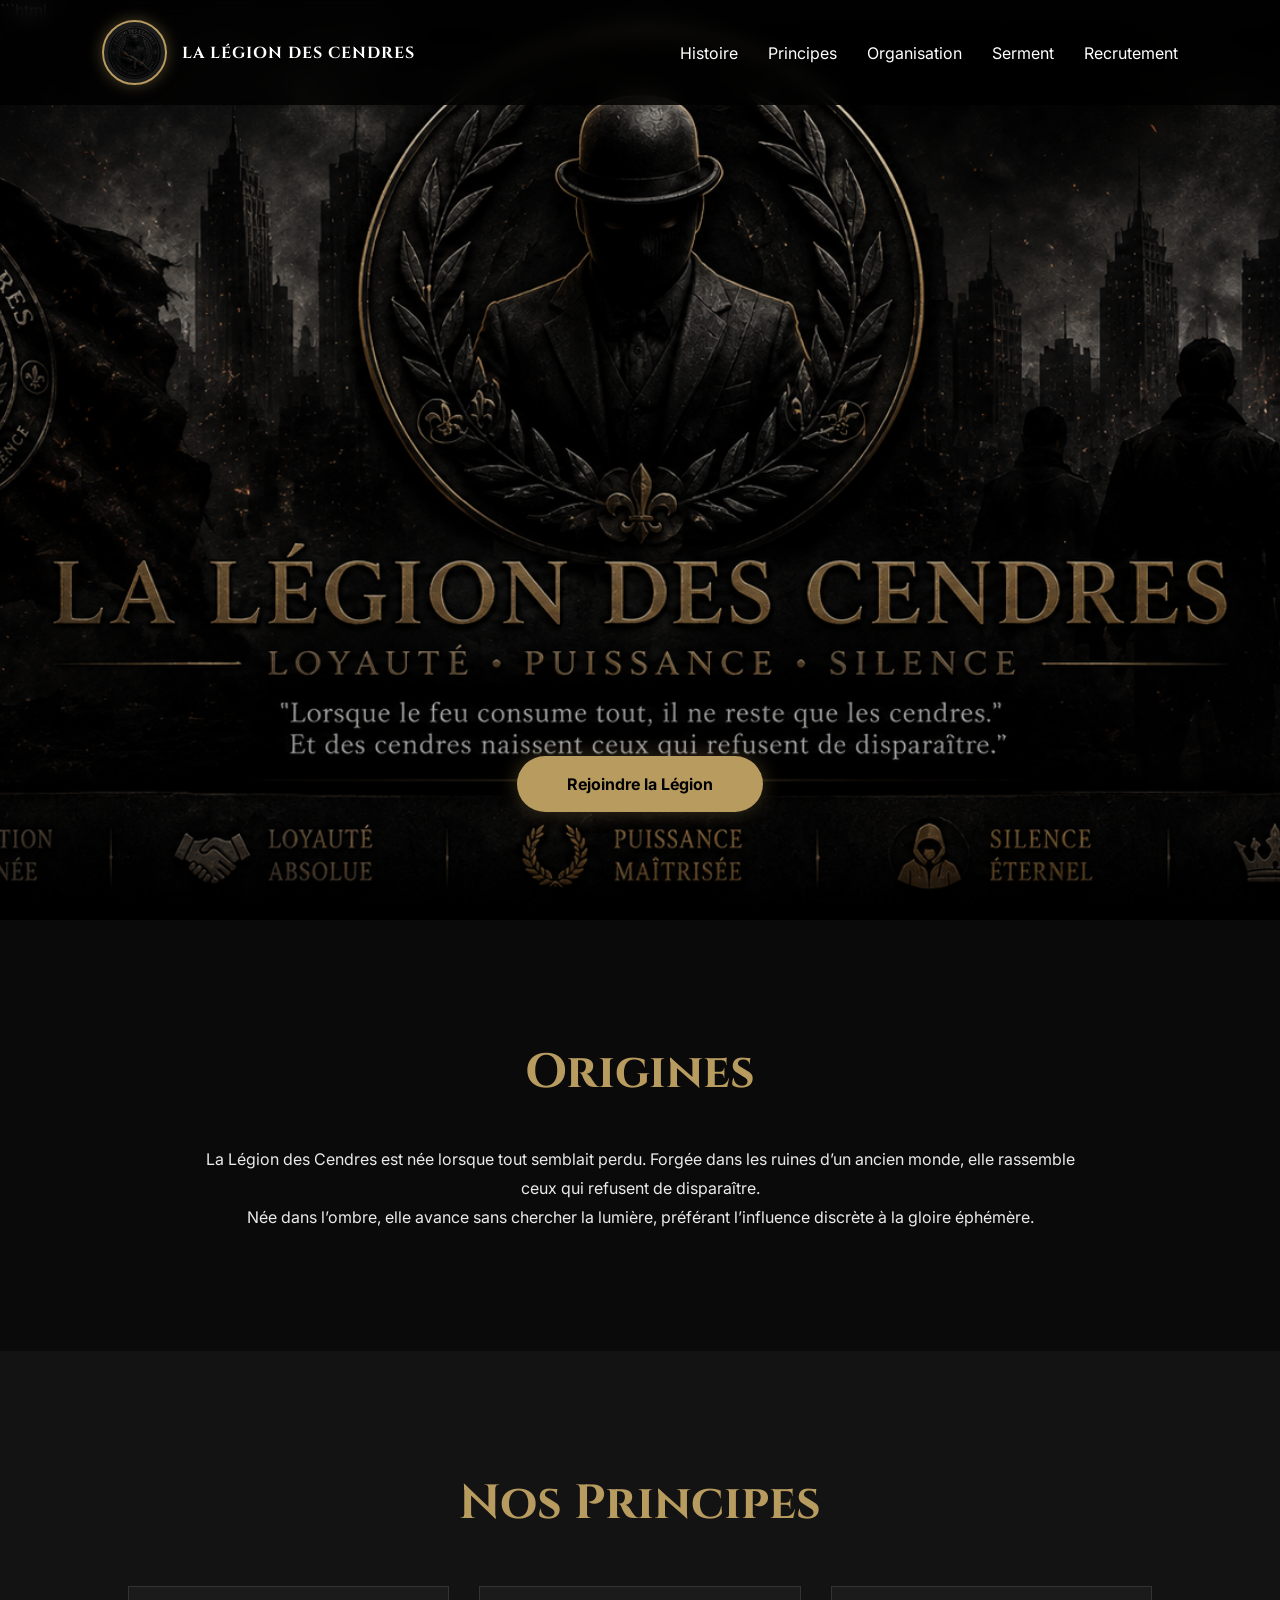
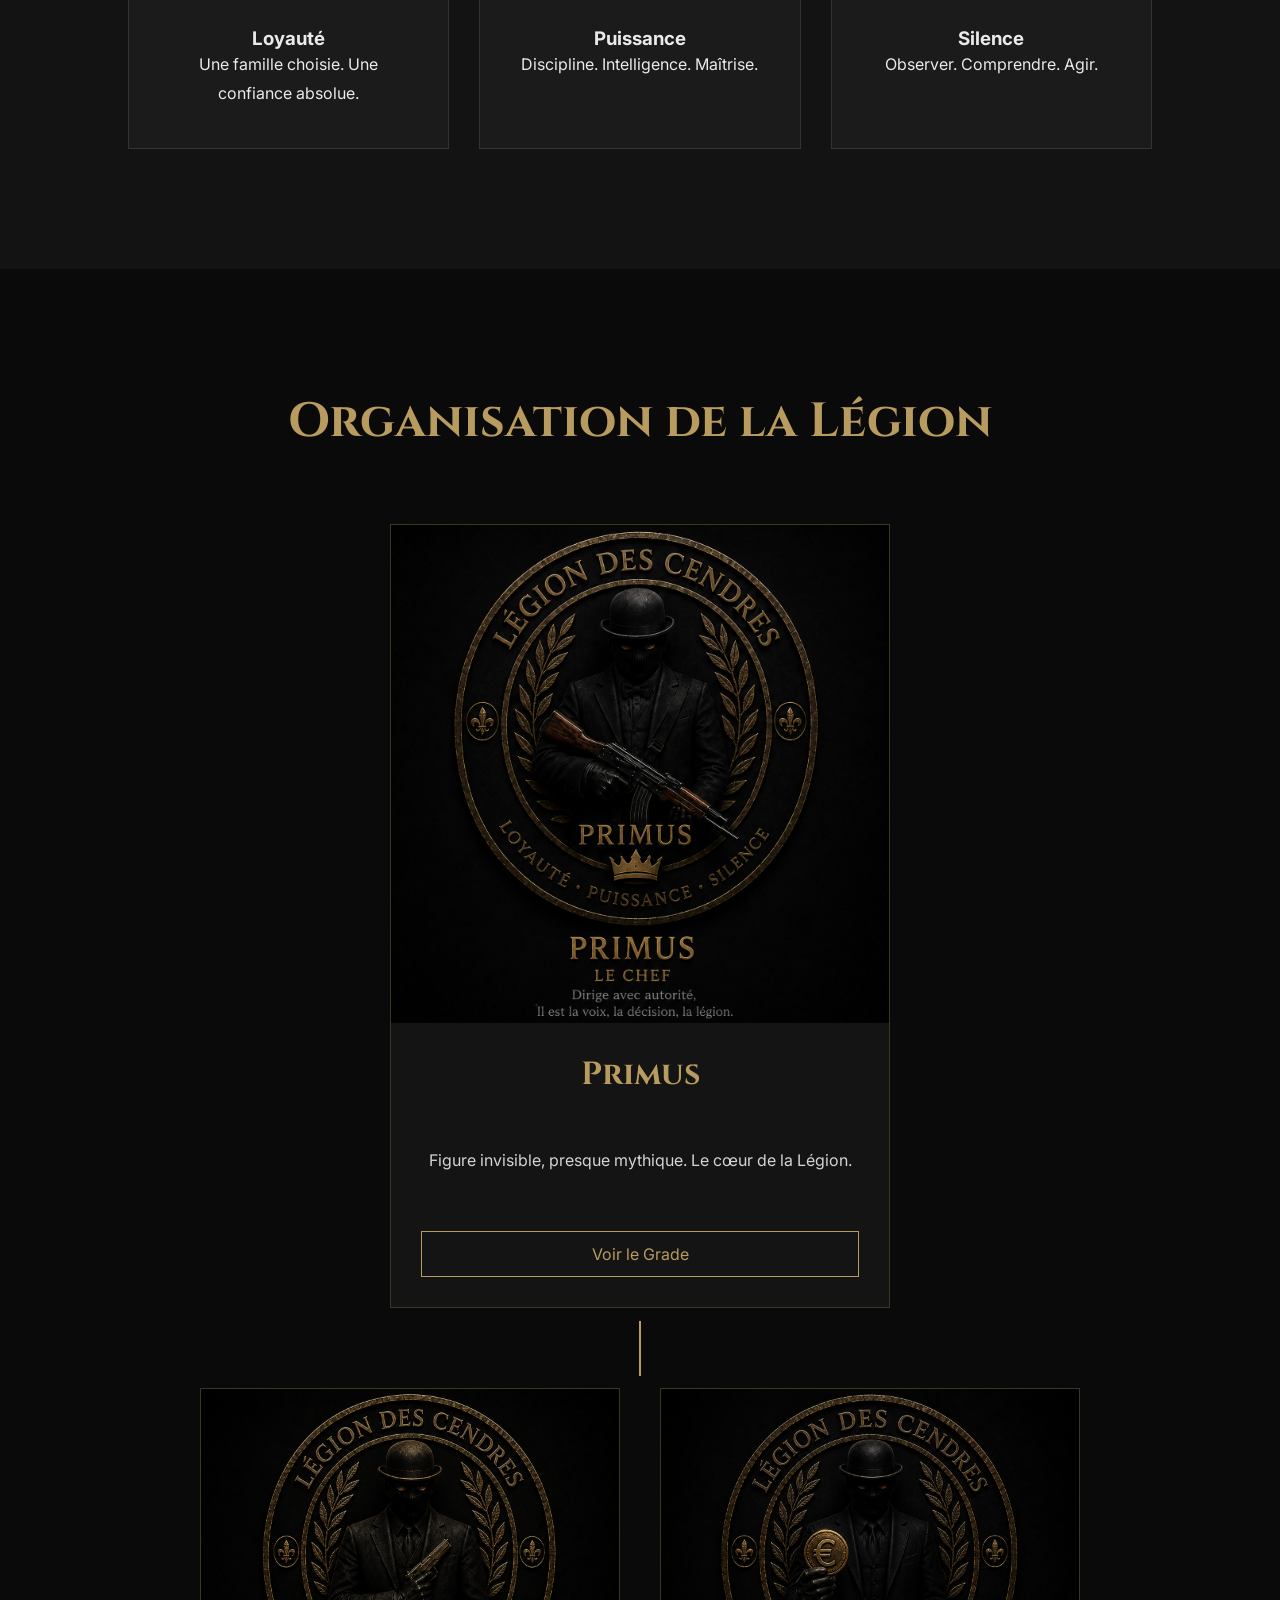
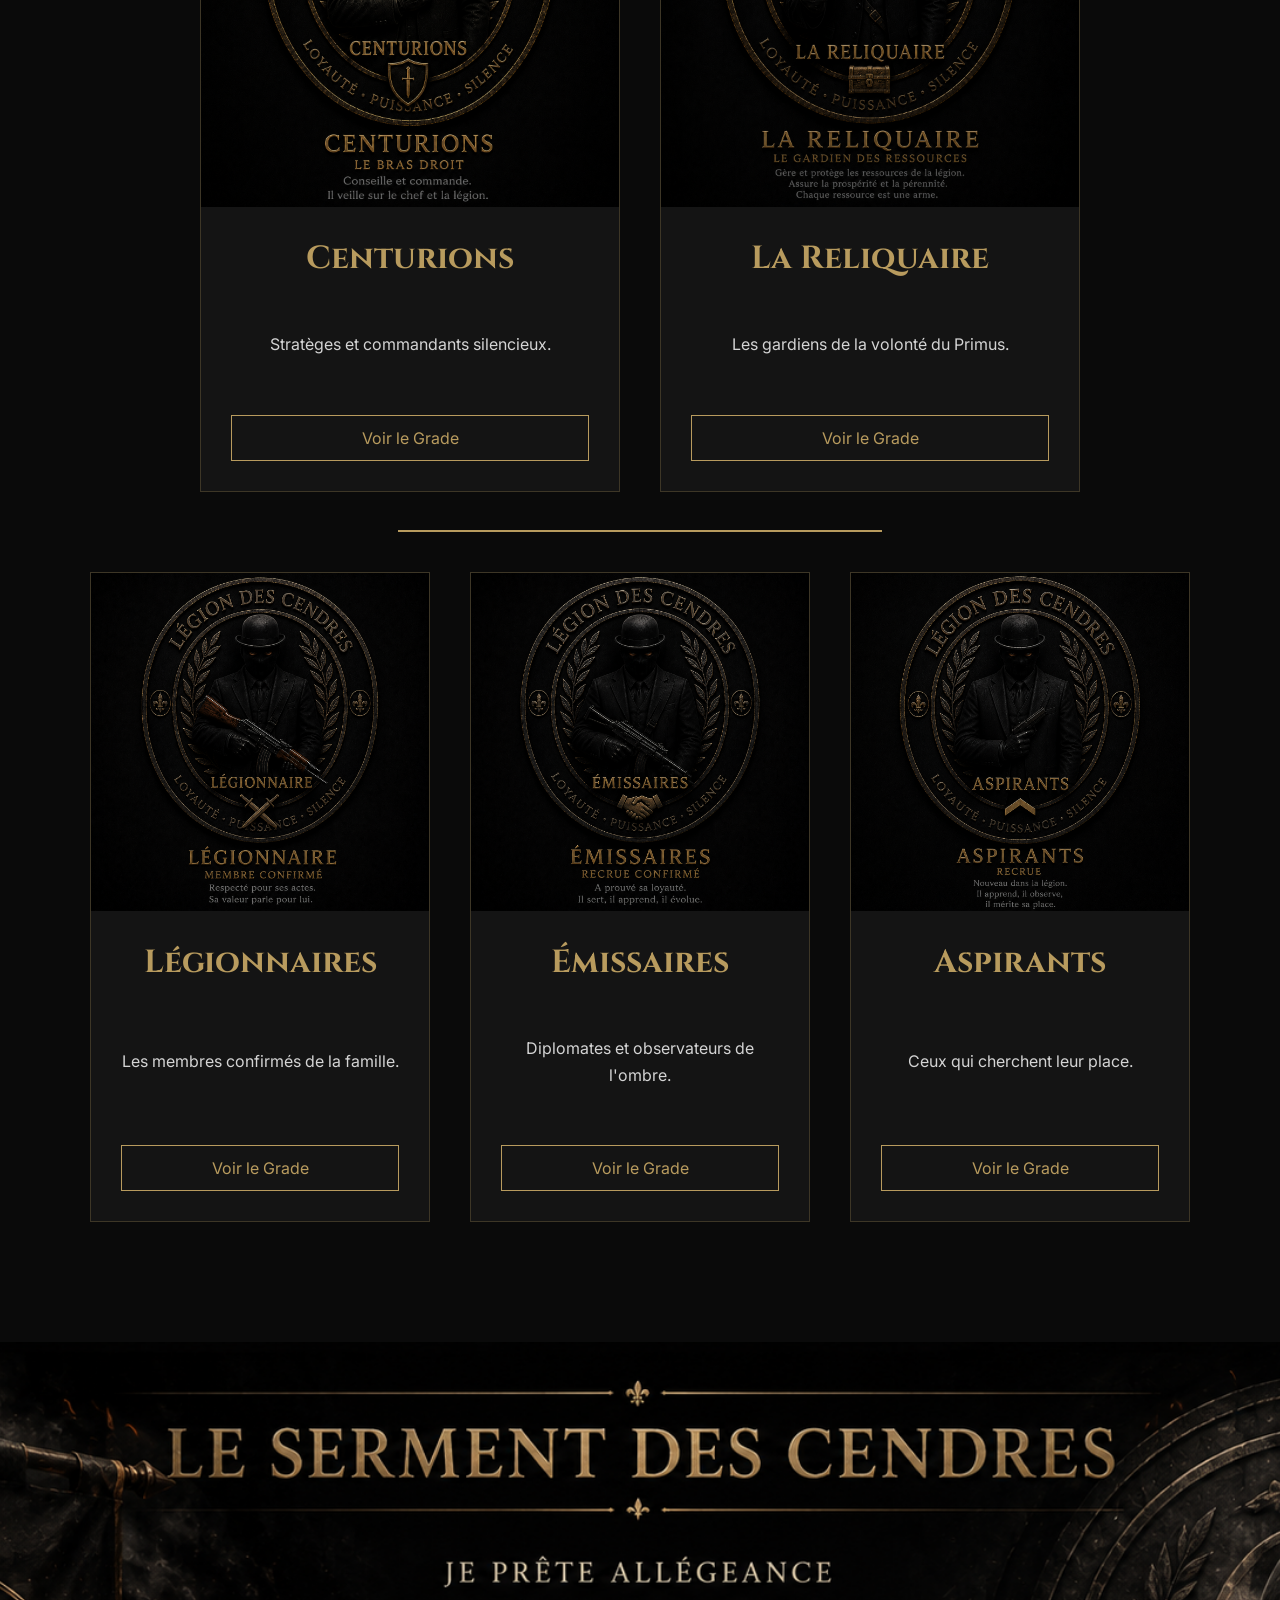
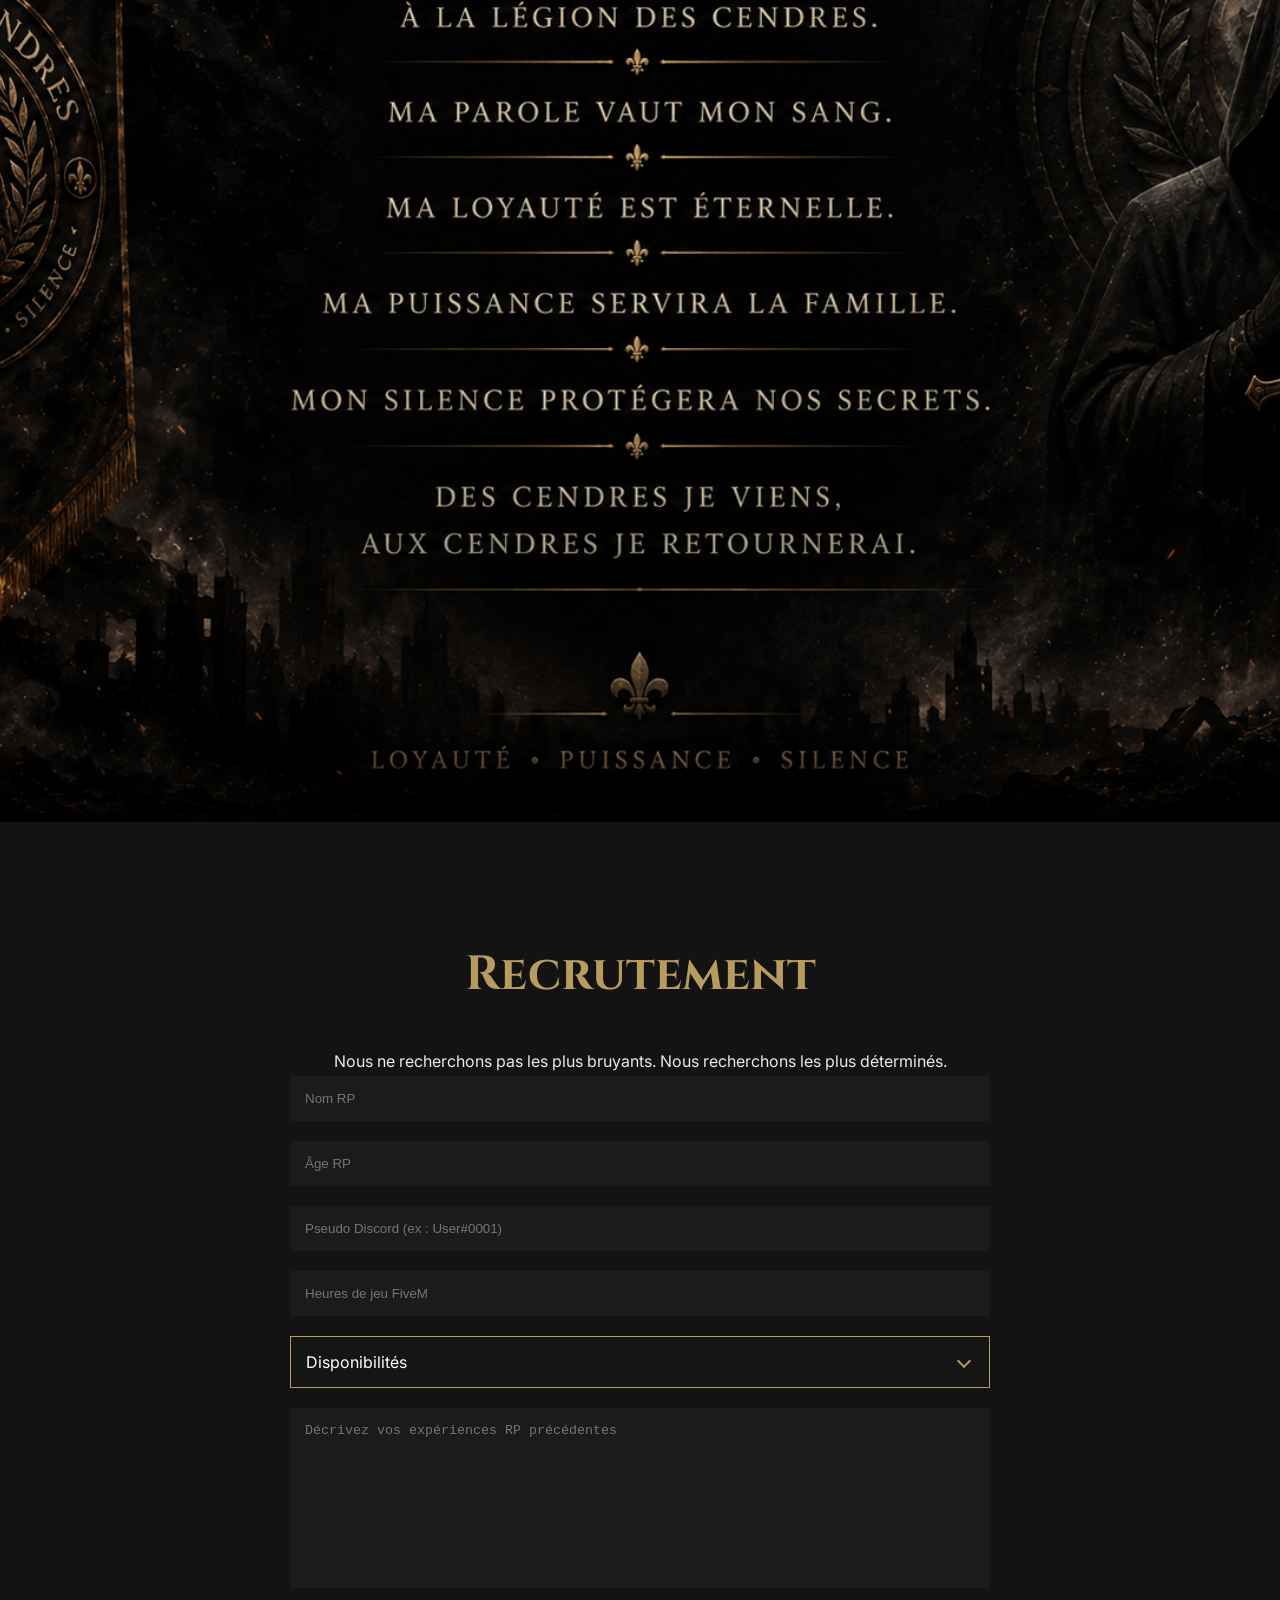
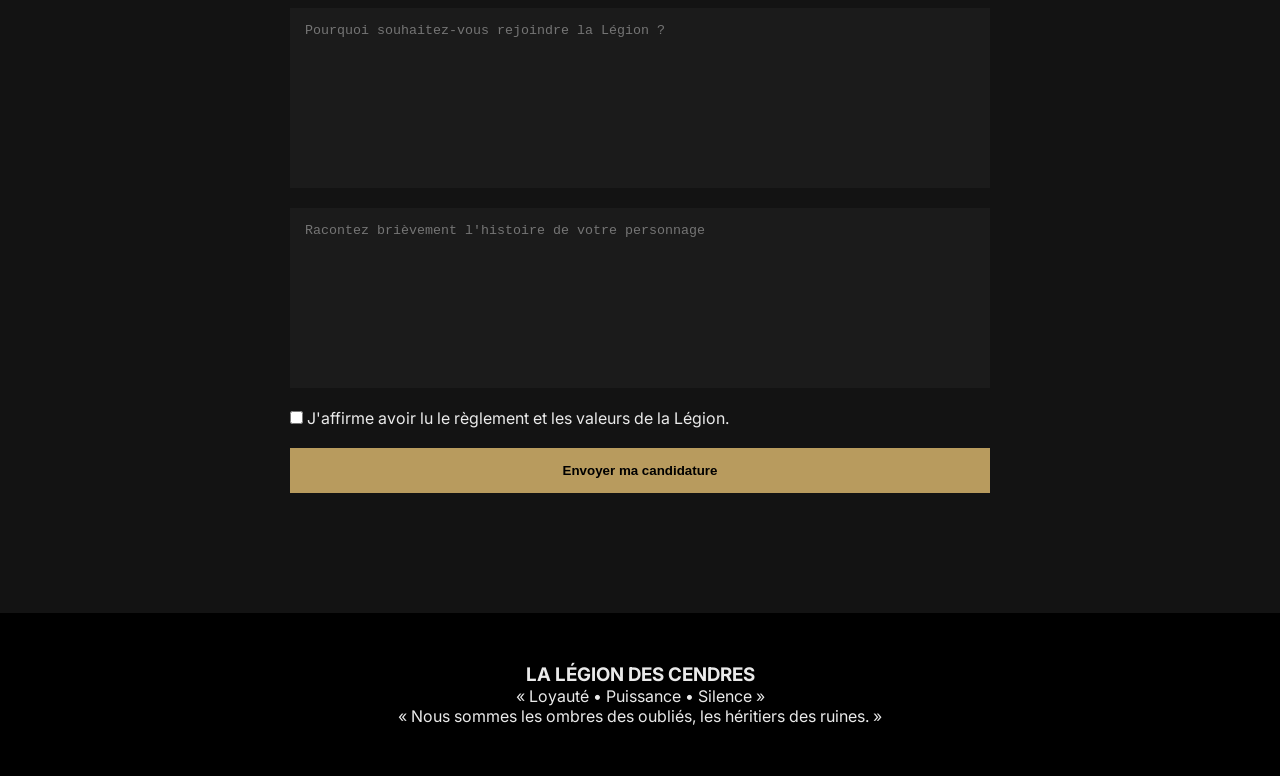
==== index.html @ bfe93949 "Version initiale" ====
```html
<!DOCTYPE html>
<html lang="fr">
<head>
    <meta charset="UTF-8">
    <meta name="viewport" content="width=device-width, initial-scale=1.0">
    <title>La Légion des Cendres</title>
    <link rel="preconnect" href="https://fonts.googleapis.com">
    <link href="https://fonts.googleapis.com/css2?family=Cinzel:wght@400;600;700&family=Inter:wght@300;400;500;600&display=swap" rel="stylesheet">
    <link rel="stylesheet" href="style.css">
</head>
<div id="gradeModal" class="modal">

    <span class="close-modal" onclick="closeGrade()">
        &times;
    </span>

    <img id="modalImage" src="" alt="Grade">

</div>
<body>

<!-- ===================== -->
<!-- NAVBAR -->
<!-- ===================== -->

<header>
    <nav>
        <div class="logo">
            <img src="/assets/img/logo.png" alt="Logo Légion des Cendres">
            <span>LA LÉGION DES CENDRES</span>
        </div>
        <ul>
            <li><a href="#histoire">Histoire</a></li>
            <li><a href="#principes">Principes</a></li>
            <li><a href="#organisation">Organisation</a></li>
            <li><a href="#serment">Serment</a></li>
            <li><a href="#recrutement">Recrutement</a></li>
        </ul>
    </nav>
</header>

<!-- ===================== -->
<!-- HERO -->
<!-- ===================== -->

<section class="hero">
    <a href="#recrutement" class="btn hero-btn">
        Rejoindre la Légion
    </a>
</section>

<!-- ===================== -->
<!-- HISTOIRE -->
<!-- ===================== -->

<section id="histoire" class="section reveal">
    <h2>Origines</h2>
    <p>
        La Légion des Cendres est née lorsque tout semblait perdu.
        Forgée dans les ruines d’un ancien monde, elle rassemble
        ceux qui refusent de disparaître.
    </p>
    <p>
        Née dans l’ombre, elle avance sans chercher la lumière,
        préférant l’influence discrète à la gloire éphémère.
    </p>
</section>

<!-- ===================== -->
<!-- PRINCIPES -->
<!-- ===================== -->

<section id="principes" class="section dark reveal">
    <h2>Nos Principes</h2>
    <div class="cards">
        <div class="card">
            <h3>Loyauté</h3>
            <p>
                Une famille choisie.
                Une confiance absolue.
            </p>
        </div>
        <div class="card">
            <h3>Puissance</h3>
            <p>
                Discipline.
                Intelligence.
                Maîtrise.
            </p>
        </div>

        <div class="card">
            <h3>Silence</h3>
            <p>
                Observer.
                Comprendre.
                Agir.
            </p>
        </div>
    </div>
</section>

<!-- ===================== -->
<!-- ORGANISATION -->
<!-- ===================== -->

<section id="organisation" class="section reveal">
    <h2>Organisation de la Légion</h2>
    <div class="hierarchy">
        <!-- PRIMUS -->
        <div class="level level-1">
            <div class="grade-card">
                <img src="/assets/img/grades/primus.png" alt="Primus">
                <div class="grade-content">
                    <h3>Primus</h3>
                    <p>
                        Figure invisible, presque mythique.
                        Le cœur de la Légion.
                    </p>
                    <a href="#organisation" class="grade-btn"
                        onclick="openGrade('/assets/img/grades/primus.png')">
                        Voir le Grade
                    </a>
                </div>
            </div>
        </div>
        <!-- CENTURIONS + CONSEILLERS -->
        <div class="level level-2">
            <div class="grade-card">
                <img src="/assets/img/grades/centurion.png" alt="Centurions">
                <div class="grade-content">
                    <h3>Centurions</h3>
                    <p>
                        Stratèges et commandants silencieux.
                    </p>
                    <a href="#organisation" class="grade-btn"
                        onclick="openGrade('/assets/img/grades/centurion.png')">
                        Voir le Grade
                    </a>
                </div>
            </div>
            <div class="grade-card">
                <img src="/assets/img/grades/reliquaire.png" alt="Reliquaire">
                <div class="grade-content">
                    <h3>La Reliquaire</h3>
                    <p>
                        Les gardiens de la volonté du Primus.
                    </p>
                    <a href="#organisation" class="grade-btn"
                        onclick="openGrade('/assets/img/grades/reliquaire.png')">
                        Voir le Grade
                    </a>
                </div>
            </div>
        </div>

        <!-- BAS DE PYRAMIDE -->
        <div class="level level-3">
            <div class="grade-card">
                <img src="/assets/img/grades/legionnaire.png" alt="Légionnaires">
                <div class="grade-content">
                    <h3>Légionnaires</h3>
                    <p>
                        Les membres confirmés de la famille.
                    </p>
                    <a href="#organisation" class="grade-btn"
                        onclick="openGrade('/assets/img/grades/legionnaire.png')">
                        Voir le Grade
                    </a>
                </div>
            </div>
            <div class="grade-card">
                <img src="/assets/img/grades/emissaire.png" alt="Émissaires">
                <div class="grade-content">
                    <h3>Émissaires</h3>
                    <p>
                        Diplomates et observateurs de l'ombre.
                    </p>
                    <a href="#organisation" class="grade-btn"
                        onclick="openGrade('/assets/img/grades/emissaire.png')">
                        Voir le Grade
                    </a>
                </div>
            </div>
            <div class="grade-card">
                <img src="/assets/img/grades/aspirant.png" alt="Aspirants">
                <div class="grade-content">
                    <h3>Aspirants</h3>
                    <p>
                        Ceux qui cherchent leur place.
                    </p>
                    <a href="#organisation" class="grade-btn"
                        onclick="openGrade('/assets/img/grades/aspirant.png')">
                        Voir le Grade
                    </a>
                </div>
            </div>
        </div>
    </div>
</section>

<!-- ===================== -->
<!-- SERMENT -->
<!-- ===================== -->

<section id="serment" class="serment reveal"></section>

<!-- ===================== -->
<!-- RECRUTEMENT -->
<!-- ===================== -->

<section id="recrutement" class="section dark reveal">
    <h2>Recrutement</h2>
    <p>
        Nous ne recherchons pas les plus bruyants.
        Nous recherchons les plus déterminés.
    </p>
    <form id="recrutementForm">
        <input type="text" id="nomrp" placeholder="Nom RP" required>
        <input type="number" id="agerp" placeholder="Âge RP" required>
        <input type="text" id="discord" placeholder="Pseudo Discord (ex : User#0001)" required>
        <input type="number" id="heures" placeholder="Heures de jeu FiveM" required>
        <div class="custom-select">
            <div class="selected">
                Disponibilités
            </div>
            <div class="options">
                <div data-value="faibles">Faibles</div>
                <div data-value="moyennes">Moyennes</div>
                <div data-value="elevees">Élevées</div>
            </div>
            <input type="hidden" name="disponibilites" id="disponibilites">
        </div>
        <textarea id="experience"
            placeholder="Décrivez vos expériences RP précédentes"
            required></textarea>
        <textarea id="motivations"
            placeholder="Pourquoi souhaitez-vous rejoindre la Légion ?"
            required></textarea>
        <textarea id="histoire"
            placeholder="Racontez brièvement l'histoire de votre personnage"
            required></textarea>
        <label class="checkbox">
            <input type="checkbox" id="reglement" required>
            J'affirme avoir lu le règlement et les valeurs de la Légion.
        </label>
        <button type="submit">
            Envoyer ma candidature
        </button>
    </form>
</section>

<!-- ===================== -->
<!-- FOOTER -->
<!-- ===================== -->

<footer>
    <h3>LA LÉGION DES CENDRES</h3>
    <p>
        « Loyauté • Puissance • Silence »
    </p>
    <p>
        « Nous sommes les ombres des oubliés,
        les héritiers des ruines. »
    </p>
</footer>

<script src="script.js"></script>

</body>
</html>
---- style.css ----
*{
    margin:0;
    padding:0;
    box-sizing:border-box;
    scroll-behavior:smooth;
}

body{
    font-family:'Inter',sans-serif;
    background:#0a0a0a;
    color:#eaeaea;
    overflow-x:hidden;
    user-select:none;
    -webkit-user-select:none;
    -moz-user-select:none;
    -ms-user-select:none;
}

nav{
    position:fixed;
    width:100%;
    top:0;
    left:0;
    display:flex;
    justify-content:space-between;
    align-items:center;
    padding:20px 8%;
    background:rgba(0,0,0,.8);
    backdrop-filter:blur(10px);
    z-index:1000;
}

.logo{
    display:flex;
    align-items:center;
    gap:15px;
}

.logo span{
    font-family:'Cinzel',serif;
    font-weight:700;
    color:#fff;
    letter-spacing:1px;
}

.logo img{
    width:65px;
    height:65px;
    border-radius:50%;
    object-fit:cover;
    padding:4px;
    background:radial-gradient(circle,#2b2b2b 0%,#151515 100%);
    border:2px solid #b89b5e;
    box-shadow:0 0 15px rgba(184,155,94,.4);
    transition:.3s;
}

.logo img:hover{
    transform:scale(1.08);
    box-shadow:0 0 15px rgba(184,155,94,.6),0 0 30px rgba(184,155,94,.3);
}

nav ul{
    display:flex;
    list-style:none;
    gap:30px;
}

nav a{
    text-decoration:none;
    color:white;
    transition:.3s;
}

nav a:hover{
    color:#b89b5e;
}

.hero{
    position:relative;
    height:100vh;
    background:
    linear-gradient(rgba(0,0,0,.15),rgba(0,0,0,.35)),
    url("/assets/img/baniere.png");
    background-size:cover;
    background-position:center;
    background-repeat:no-repeat;
}

.hero-btn{
    position:absolute;
    left:50%;
    bottom:12%;
    transform:translateX(-50%);
}

.btn{
    padding:18px 50px;
    background:#b89b5e;
    color:#000;
    text-decoration:none;
    font-weight:700;
    font-size:1rem;
    border-radius:50px;
    box-shadow:0 0 20px rgba(184,155,94,.3);
    transition:.3s ease;
}

.btn:hover{
    box-shadow:0 0 30px rgba(184,155,94,.6);
}

.section{
    padding:120px 10%;
}

.dark{
    background:#131313;
}

.section h2{
    font-family:'Cinzel',serif;
    font-size:3rem;
    margin-bottom:40px;
    color:#b89b5e;
    text-align:center;
}

.section p{
    line-height:1.8;
    max-width:900px;
    margin:auto;
    text-align:center;
}

.cards{
    display:grid;
    grid-template-columns:repeat(auto-fit,minmax(250px,1fr));
    gap:30px;
    margin-top:50px;
}

.card{
    background:#1b1b1b;
    padding:40px;
    border:1px solid #333;
    text-align:center;
    transition:.4s;
}

.card:hover{
    transform:translateY(-10px);
    border-color:#b89b5e;
}

/* Organisation */

.hierarchy{
    display:flex;
    flex-direction:column;
    align-items:center;
    gap:80px;
    margin-top:70px;
}

.level{
    display:flex;
    justify-content:center;
    align-items:stretch;
    gap:40px;
    position:relative;
}

.level-1::after{
    content:"";
    position:absolute;
    width:2px;
    height:55px;
    background:#b89b5e;
    left:50%;
    bottom:-68px;
    transform:translateX(-50%);
}

.level-2::after{
    content:"";
    position:absolute;
    width:55%;
    height:2px;
    background:#b89b5e;
    bottom:-40px;
    left:22.5%;
}

.level-1 .grade-card{
    width:500px;
}

.level-2 .grade-card{
    width:420px;
}

.level-3 .grade-card{
    width:340px;
}

.grade-card{
    background:#141414;
    border:1px solid rgba(184,155,94,.25);
    overflow:hidden;
    transition:.4s ease;

    display:flex;
    flex-direction:column;

    min-height:650px;
}

.grade-card:hover{
    transform:translateY(-10px);
    border-color:#b89b5e;

    box-shadow:
        0 0 20px rgba(184,155,94,.15),
        0 0 40px rgba(184,155,94,.08);
}

.grade-card img{
    width:100%;
    height:auto;
    display:block;
    transition:.5s;
}

.grade-card:hover img{
    transform:scale(1.05);
}

.grade-content{
    padding:30px;

    display:flex;
    flex-direction:column;

    flex:1;

    text-align:center;
}

.grade-content h3{
    font-family:'Cinzel',serif;
    color:#b89b5e;
    margin-bottom:20px;
    font-size:2rem;
}

.grade-content p{
    color:#d4d4d4;
    line-height:1.7;

    min-height:90px;

    display:flex;
    align-items:center;
    justify-content:center;

    margin-bottom:25px;
}

.grade-btn{
    display:inline-block;

    padding:12px 25px;

    border:1px solid #b89b5e;

    color:#b89b5e;
    text-decoration:none;

    transition:.3s;

    margin-top:auto;
}

.grade-btn:hover{
    background:#b89b5e;
    color:#000;
}

.serment{
    padding:540px 10%;
    text-align:center;
    background:url("/assets/img/serment.png");
    background-size:cover;
    background-position:center;
}

blockquote{
    max-width:900px;
    margin:auto;
    font-size:1.4rem;
    line-height:2;
    background:rgba(0,0,0,.6);
    padding:50px;
}

form{
    max-width:700px;
    margin:auto;
    display:flex;
    flex-direction:column;
    gap:20px;
}

input,textarea{
    padding:15px;
    background:#1b1b1b;
    border:none;
    color:white;
}

textarea{
    height:180px;
    resize:none;
}

.custom-select{
    position:relative;
    width:100%;
}
.selected{
    background:#151515;
    border:1px solid #b89b5e;
    padding:15px;
    color:white;
    cursor:pointer;
    position:relative;
}
.selected::after{
    content:"";
    position:absolute;
    top:50%;
    right:20px;

    width:8px;
    height:8px;

    border-right:2px solid #b89b5e;
    border-bottom:2px solid #b89b5e;

    transform:translateY(-60%) rotate(45deg);

    pointer-events:none;
}
.options{
    position:absolute;
    width:100%;
    top:100%;
    left:0;
    background:#111;
    border:1px solid #b89b5e;
    border-top:none;
    display:none;
    z-index:100;
}
.options div{
    padding:15px;
    color:white;
    cursor:pointer;
    transition:.2s;
}
.options div:hover{
    background:#b89b5e;
    color:black;
}
.options.active{
    display:block;
}

button{
    padding:15px;
    background:#b89b5e;
    border:none;
    cursor:pointer;
    font-weight:bold;
}

footer{
    padding:50px;
    text-align:center;
    background:black;
}

.reveal{
    opacity:0;
    transform:translateY(50px);
    transition:1s;
}

.reveal.active{
    opacity:1;
    transform:translateY(0);
}

/* ========================= */
/* MODAL GRADES */
/* ========================= */

.modal{
    position:fixed;
    inset:0;

    background:rgba(0,0,0,.85);

    display:flex;
    justify-content:center;
    align-items:center;

    opacity:0;
    visibility:hidden;

    transition:.3s;

    z-index:99999;
}

.modal.active{
    opacity:1;
    visibility:visible;
}

.modal img{
    max-width:90%;
    max-height:90vh;

    border:2px solid #b89b5e;

    box-shadow:
        0 0 20px rgba(184,155,94,.3),
        0 0 40px rgba(184,155,94,.15);

    border-radius:10px;
}

.close-modal{
    position:absolute;

    top:20px;
    right:30px;

    font-size:3rem;
    color:#fff;

    cursor:pointer;

    transition:.3s;
}

.close-modal:hover{
    color:#b89b5e;
}

@media(max-width:768px){

    nav{
        flex-direction:column;
        gap:20px;
    }

    nav ul{
        flex-wrap:wrap;
        justify-content:center;
    }

    .logo span{
        text-align:center;
        font-size:.9rem;
    }

    .section{
        padding:90px 6%;
    }

    .section h2{
        font-size:2.2rem;
    }

    .hero-btn{
        bottom:8%;
    }

    .level{
        flex-direction:column;
        align-items:center;
    }

    .level-1::after,
    .level-2::after{
        display:none;
    }

    .level-1 .grade-card,
    .level-2 .grade-card,
    .level-3 .grade-card{
        width:100%;
        max-width:450px;
    }
}
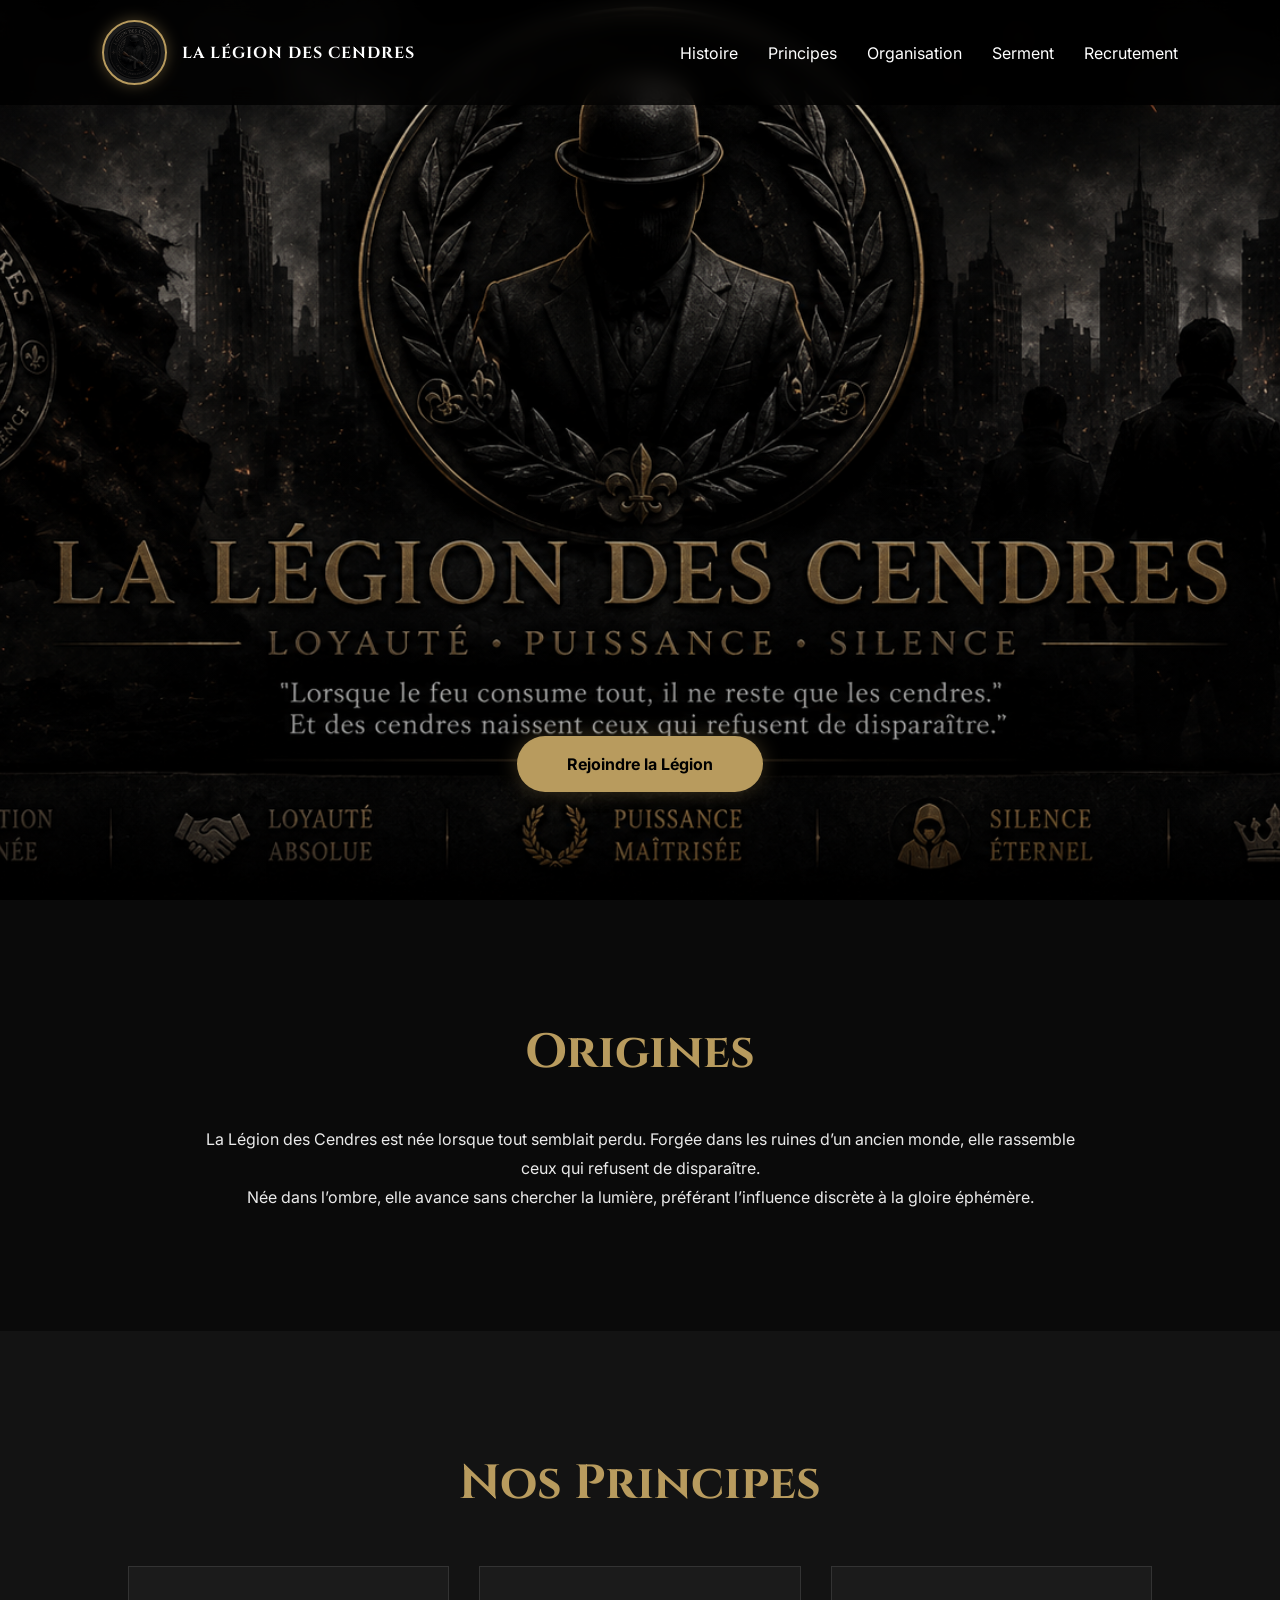
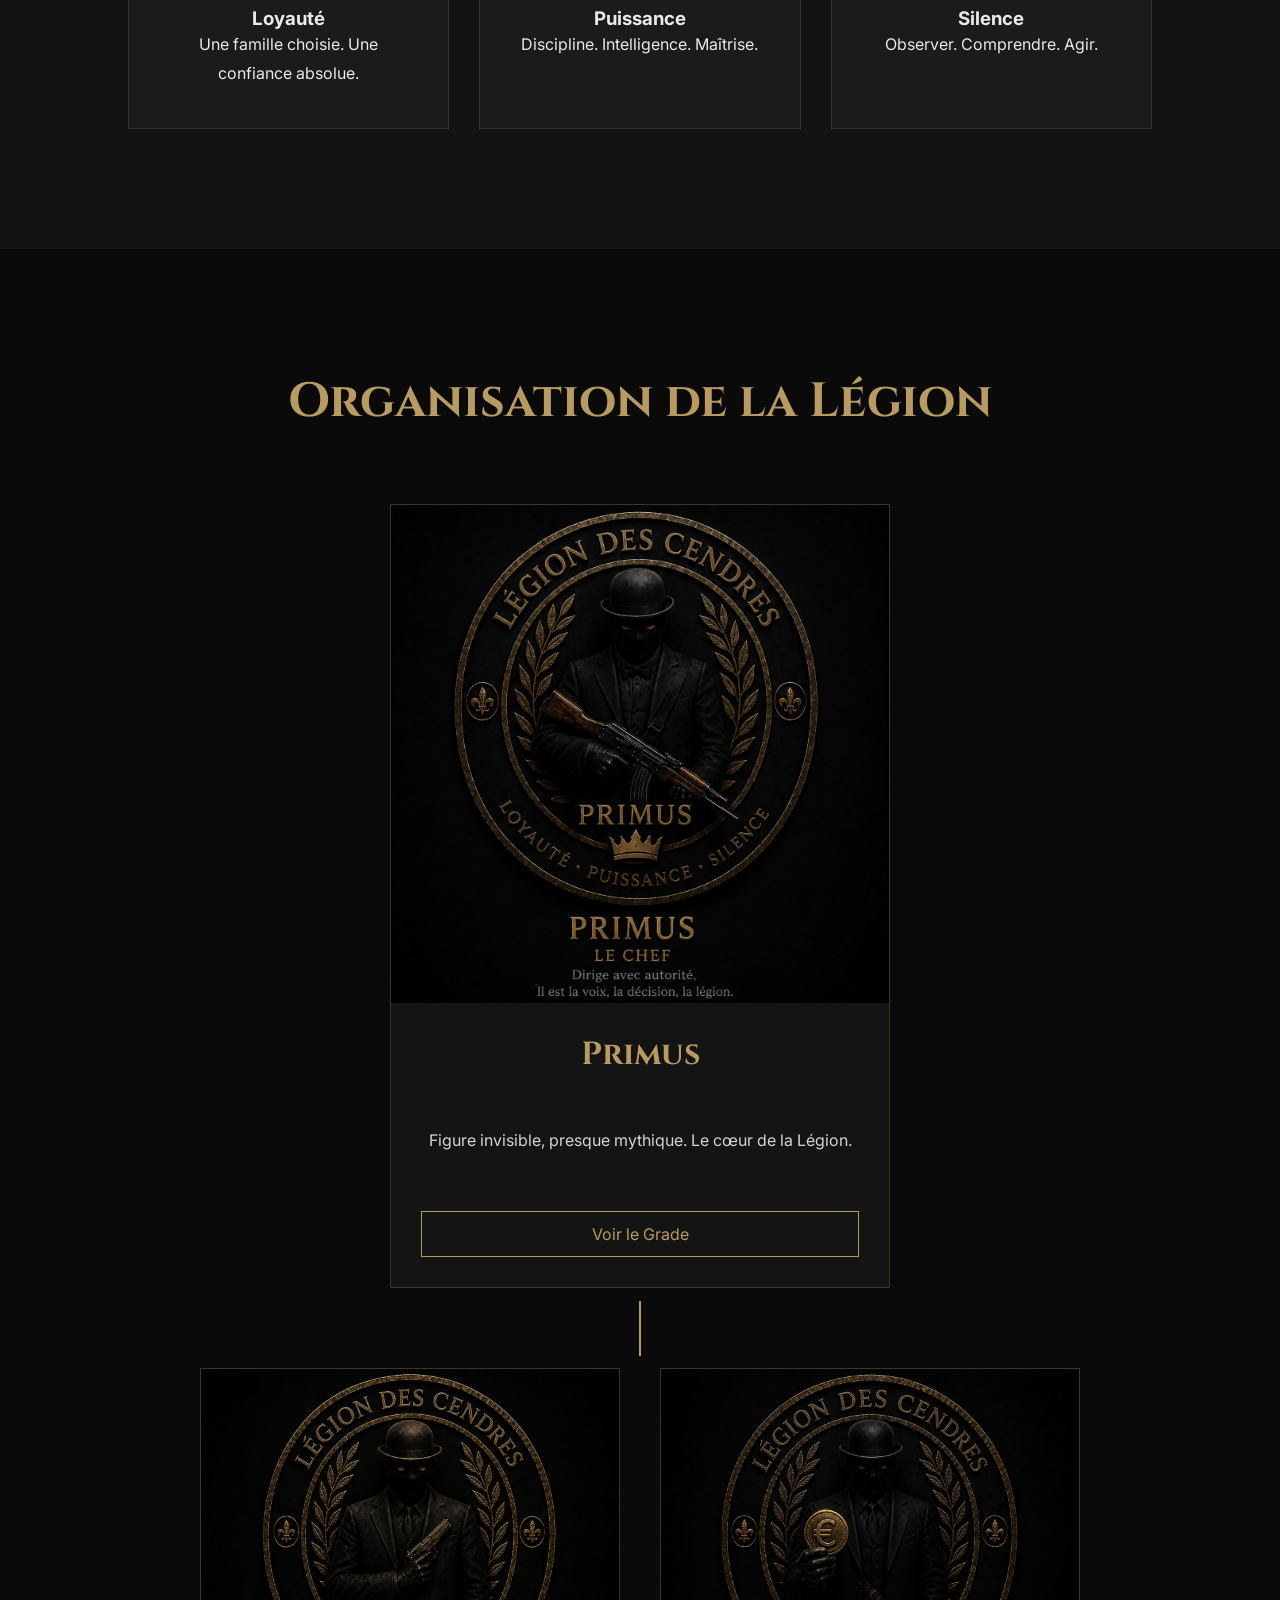
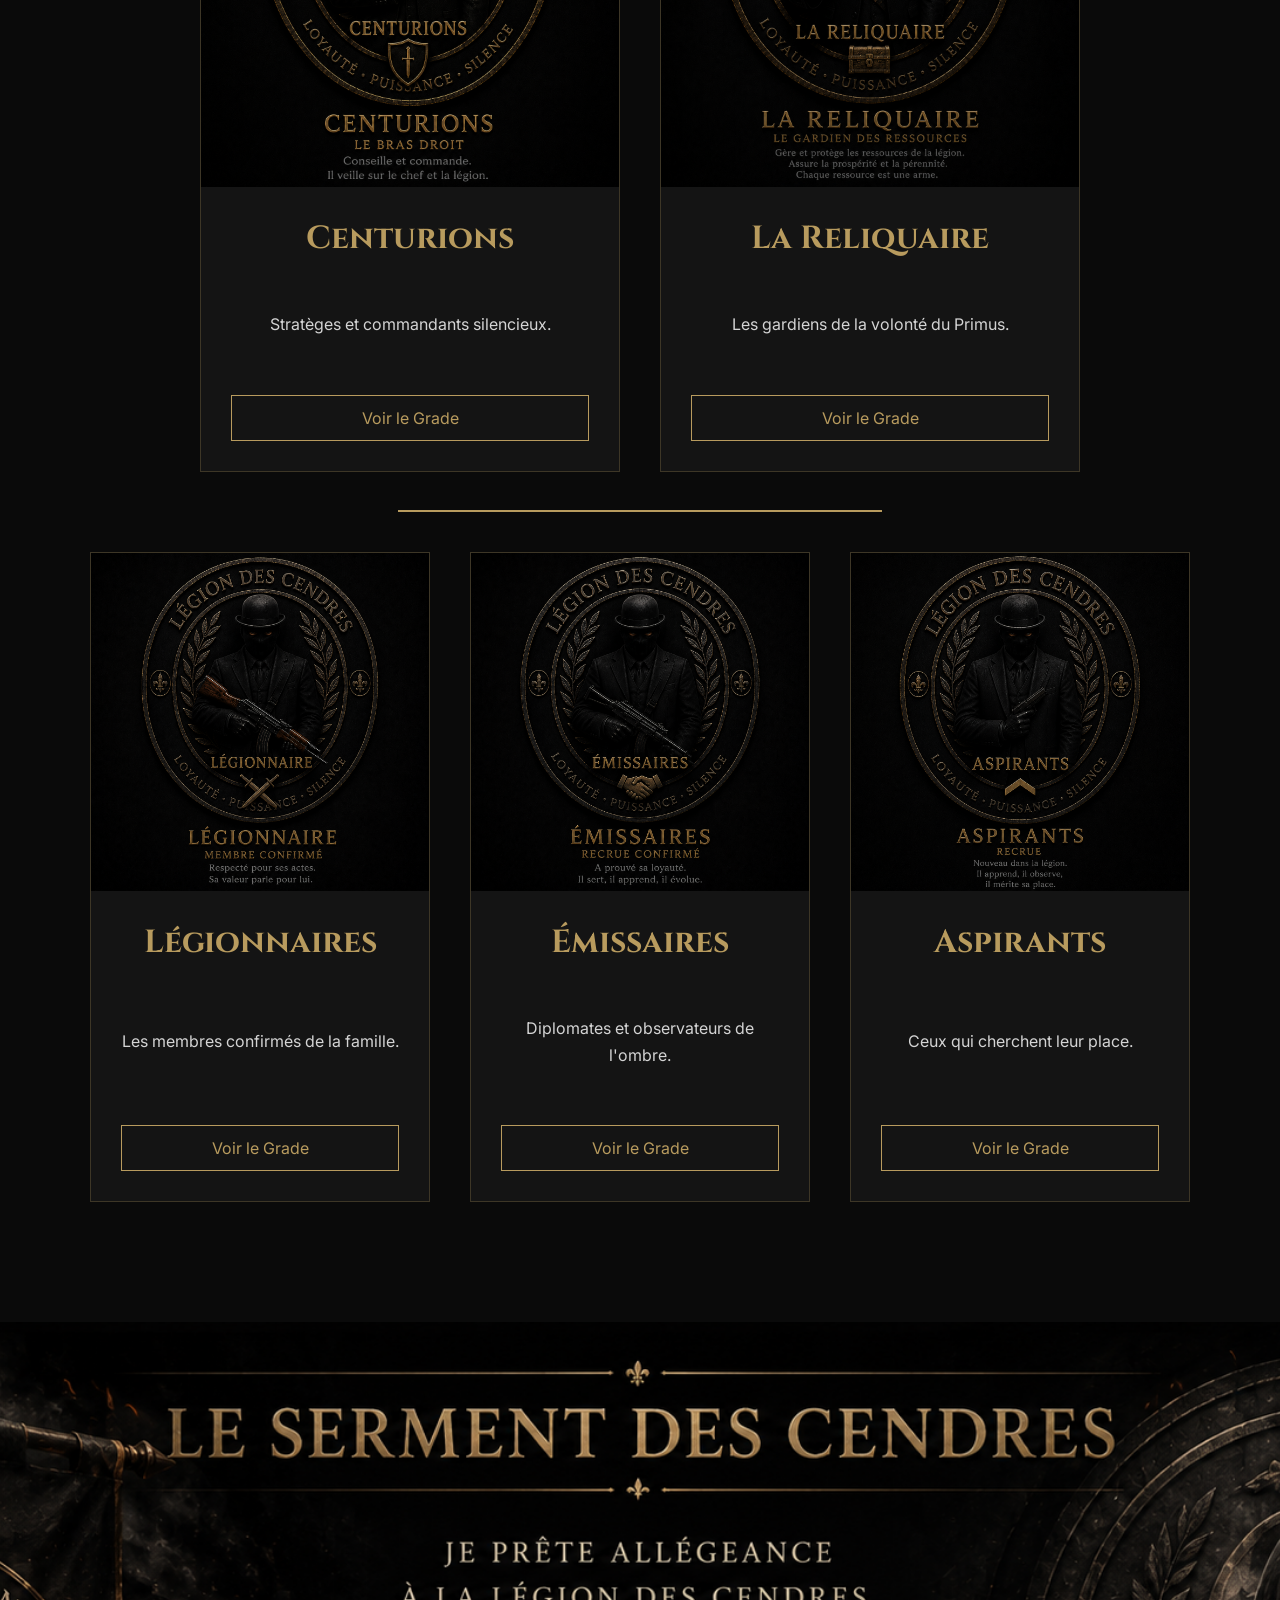
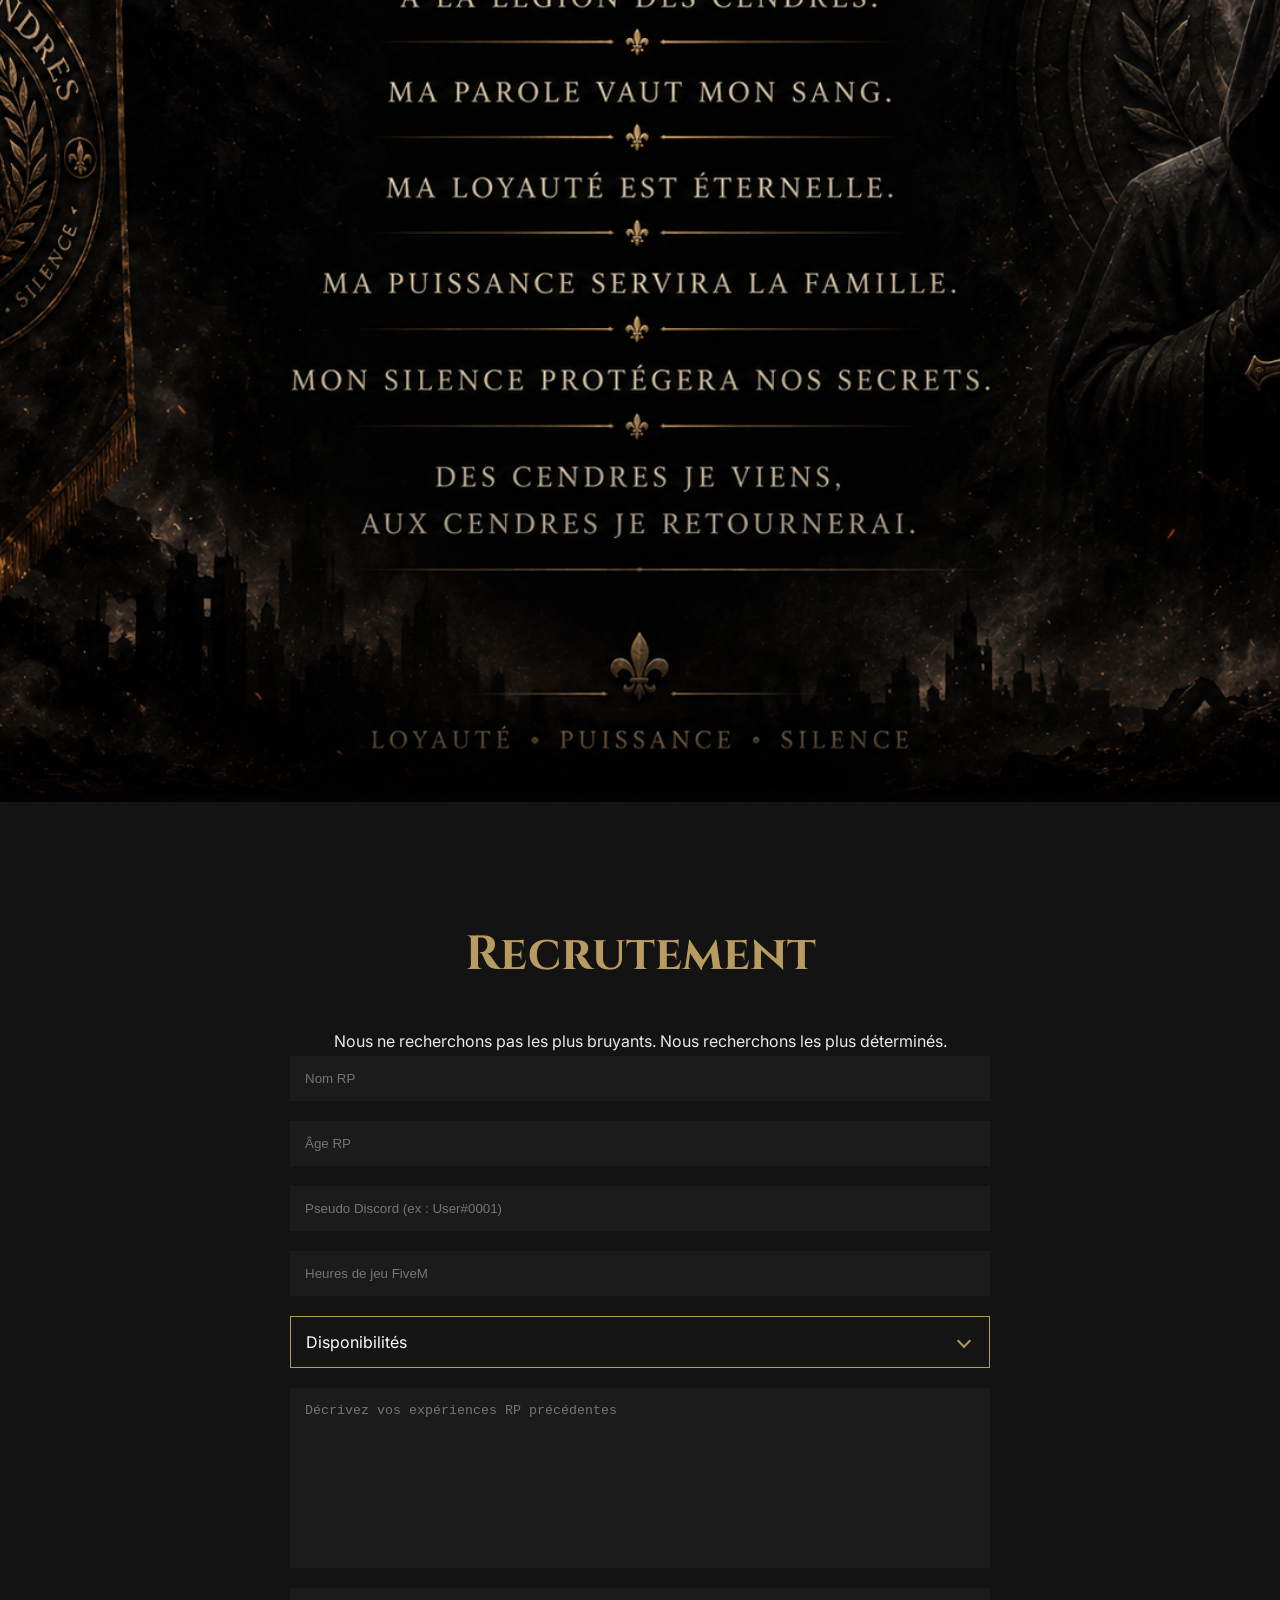
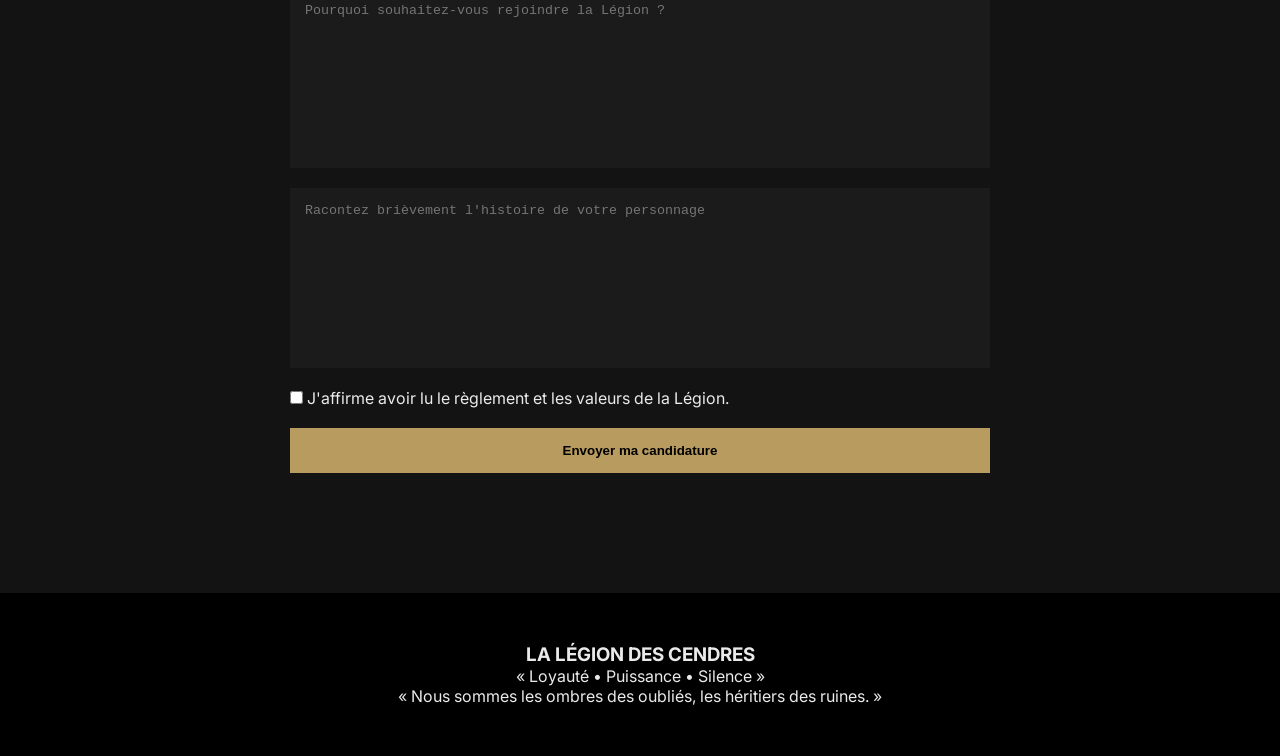
==== commit cbc5a183: "Fix du WebHook Discord" ====
--- a/index.html
+++ b/index.html
@@ -1,4 +1,3 @@
-```html
 <!DOCTYPE html>
 <html lang="fr">
 <head>
@@ -238,7 +237,7 @@
         <textarea id="motivations"
             placeholder="Pourquoi souhaitez-vous rejoindre la Légion ?"
             required></textarea>
-        <textarea id="histoire"
+        <textarea id="history"
             placeholder="Racontez brièvement l'histoire de votre personnage"
             required></textarea>
         <label class="checkbox">
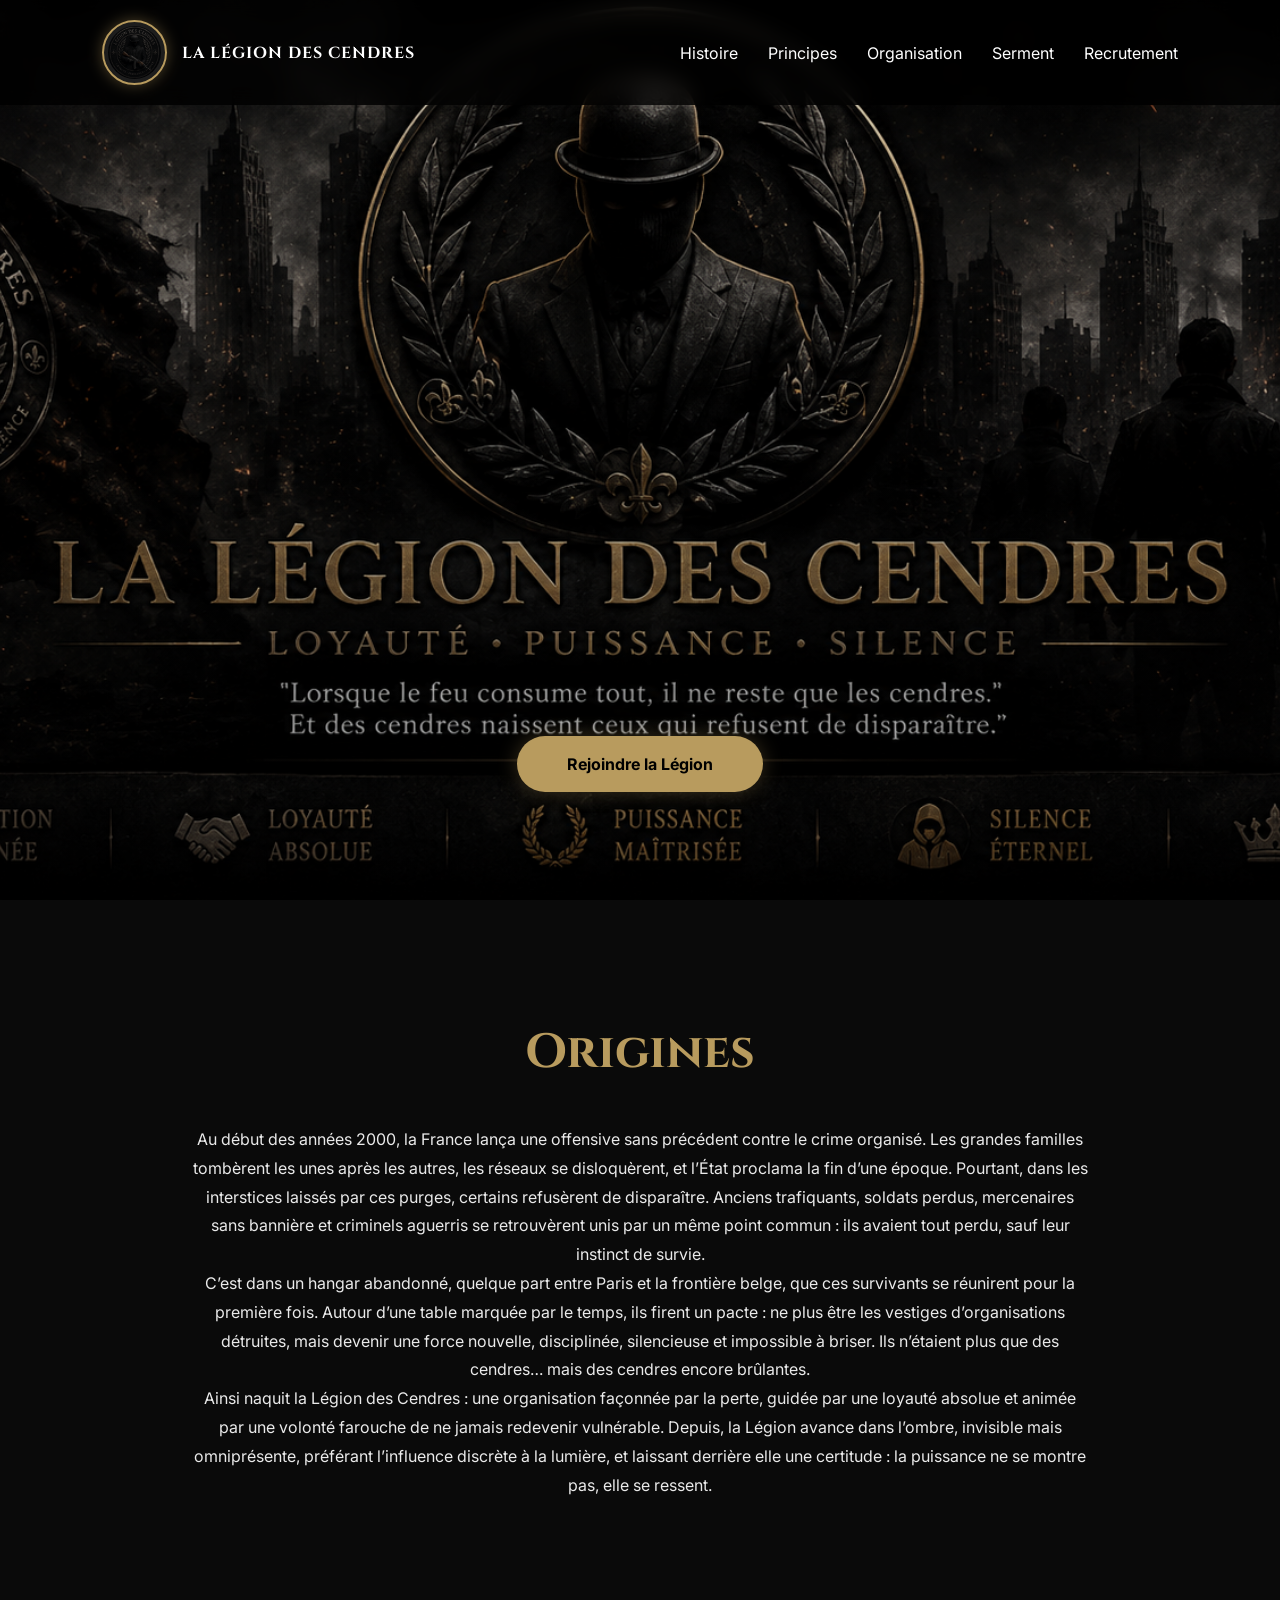
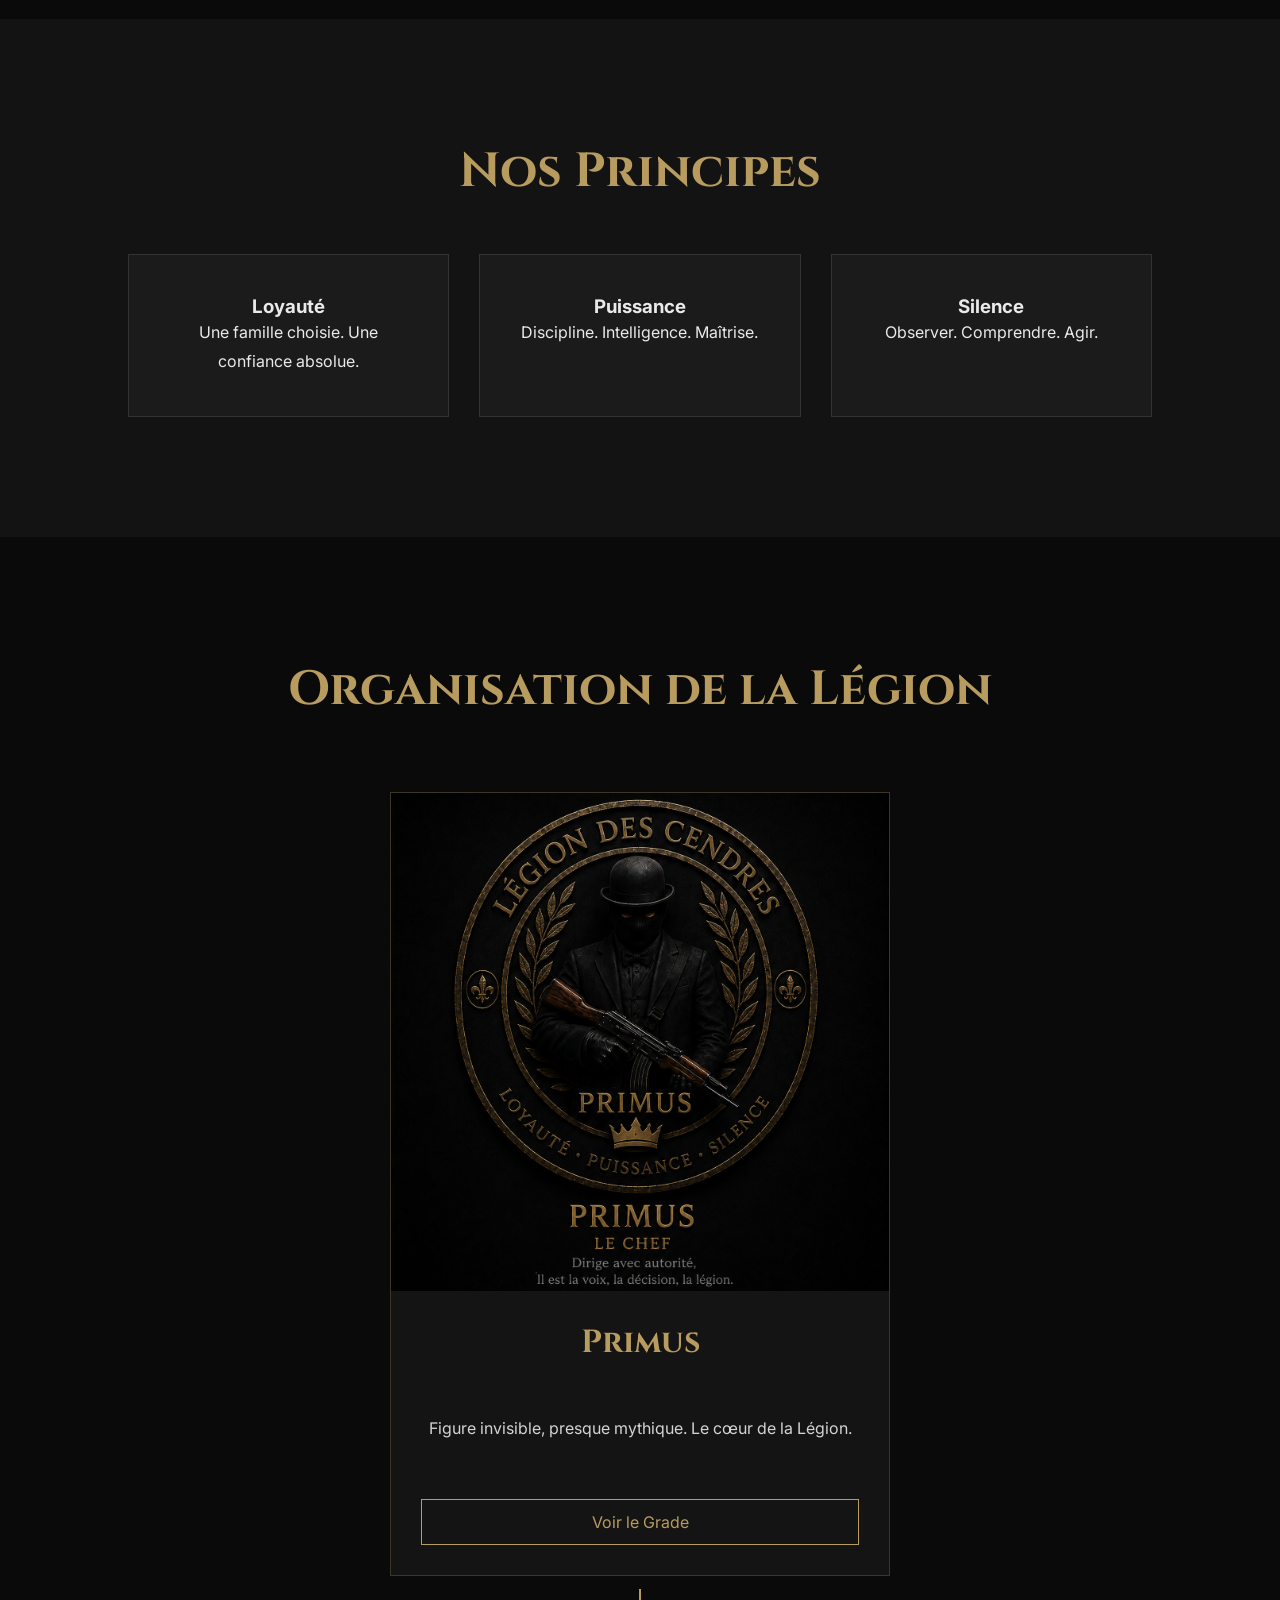
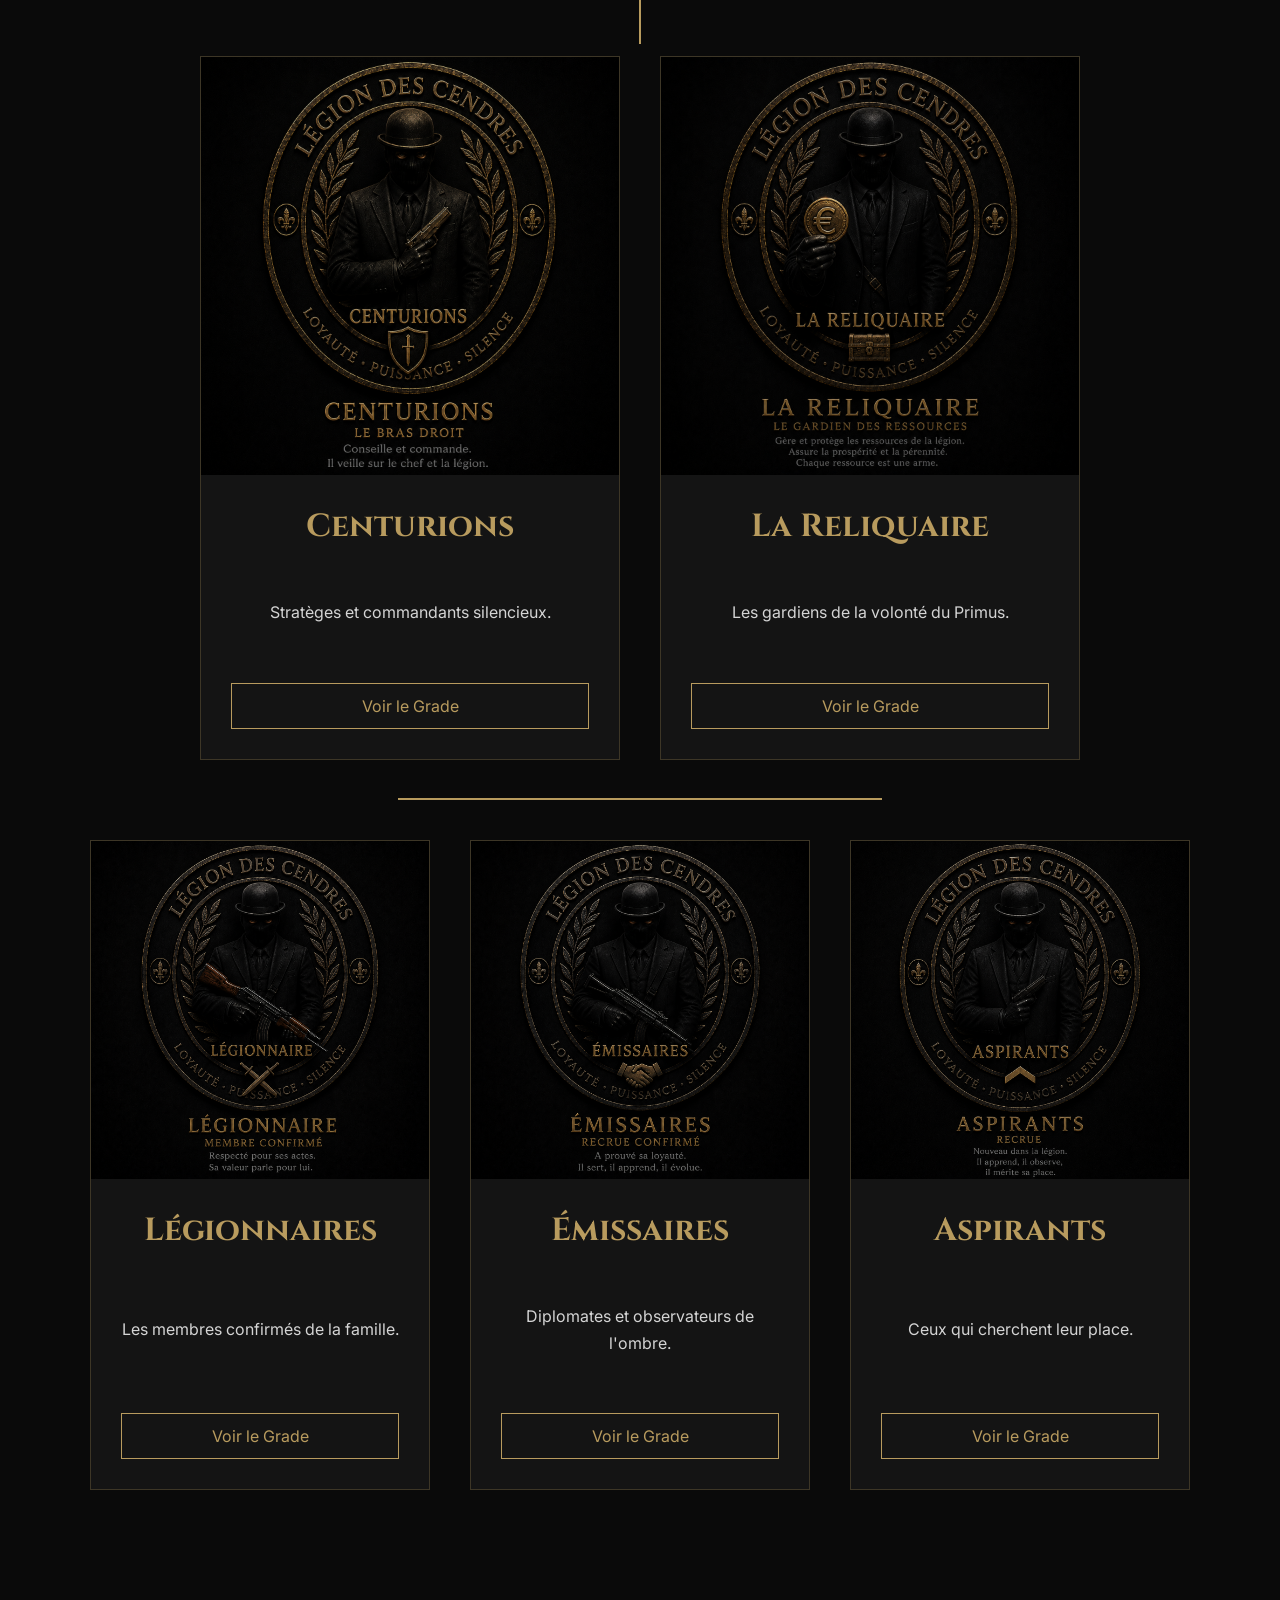
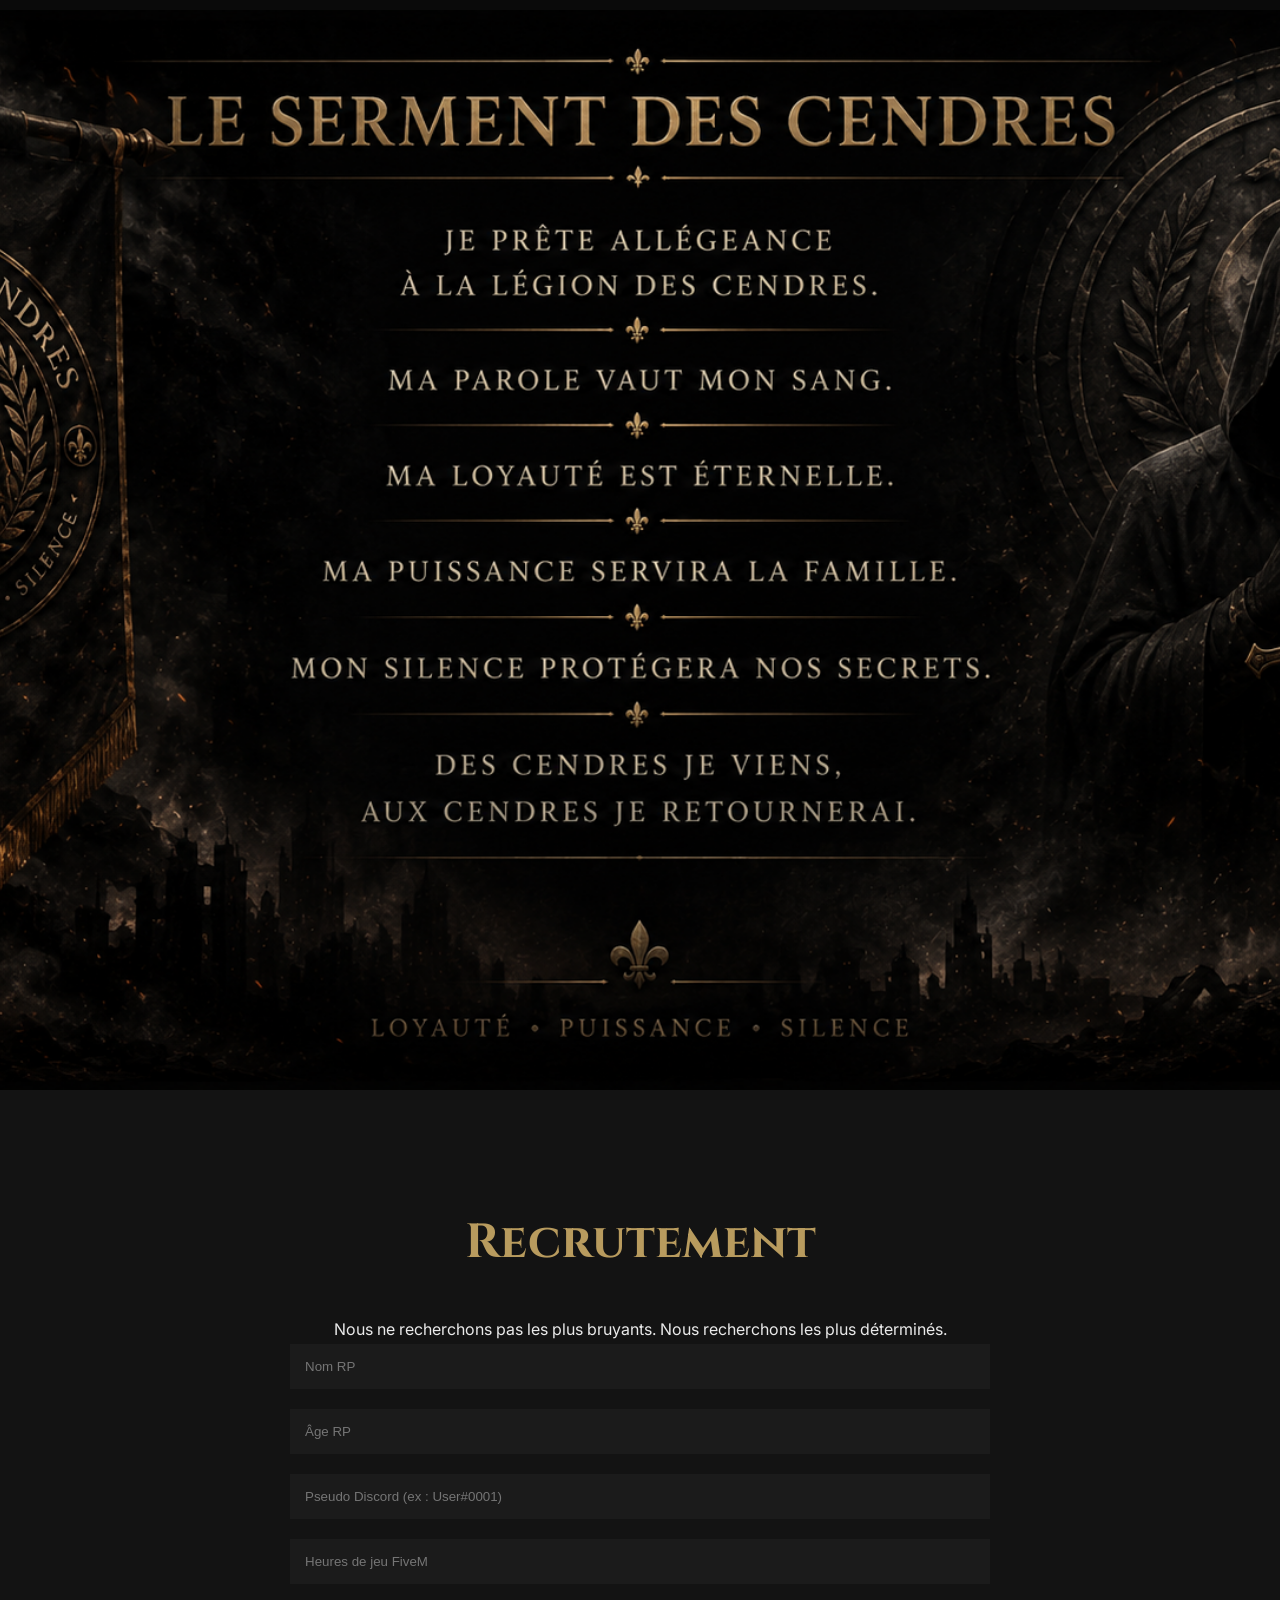
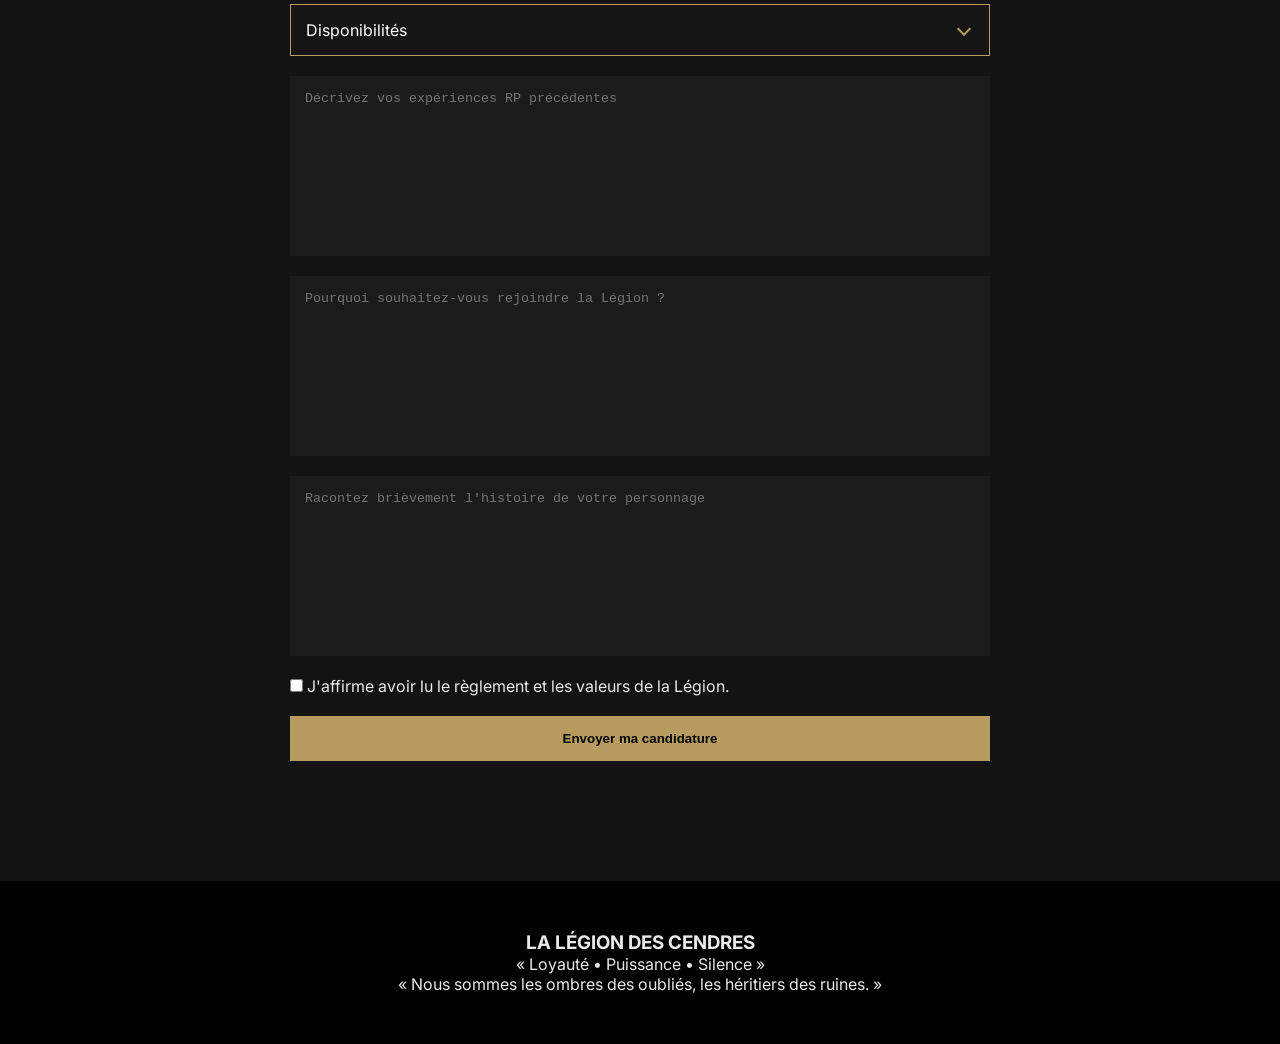
==== commit 9125c00a: "Modification dans l'index.html" ====
--- a/index.html
+++ b/index.html
@@ -26,7 +26,7 @@
 <header>
     <nav>
         <div class="logo">
-            <img src="/assets/img/logo.png" alt="Logo Légion des Cendres">
+            <img src="./assets/img/logo.png" alt="Logo Légion des Cendres">
             <span>LA LÉGION DES CENDRES</span>
         </div>
         <ul>
@@ -56,13 +56,13 @@
 <section id="histoire" class="section reveal">
     <h2>Origines</h2>
     <p>
-        La Légion des Cendres est née lorsque tout semblait perdu.
-        Forgée dans les ruines d’un ancien monde, elle rassemble
-        ceux qui refusent de disparaître.
-    </p>
-    <p>
-        Née dans l’ombre, elle avance sans chercher la lumière,
-        préférant l’influence discrète à la gloire éphémère.
+        Au début des années 2000, la France lança une offensive sans précédent contre le crime organisé. Les grandes familles tombèrent les unes après les autres, les réseaux se disloquèrent, et l’État proclama la fin d’une époque. Pourtant, dans les interstices laissés par ces purges, certains refusèrent de disparaître. Anciens trafiquants, soldats perdus, mercenaires sans bannière et criminels aguerris se retrouvèrent unis par un même point commun : ils avaient tout perdu, sauf leur instinct de survie.
+    </p>
+    <p>
+        C’est dans un hangar abandonné, quelque part entre Paris et la frontière belge, que ces survivants se réunirent pour la première fois. Autour d’une table marquée par le temps, ils firent un pacte : ne plus être les vestiges d’organisations détruites, mais devenir une force nouvelle, disciplinée, silencieuse et impossible à briser. Ils n’étaient plus que des cendres… mais des cendres encore brûlantes.
+    </p>
+    <p>
+        Ainsi naquit la Légion des Cendres : une organisation façonnée par la perte, guidée par une loyauté absolue et animée par une volonté farouche de ne jamais redevenir vulnérable. Depuis, la Légion avance dans l’ombre, invisible mais omniprésente, préférant l’influence discrète à la lumière, et laissant derrière elle une certitude : la puissance ne se montre pas, elle se ressent.
     </p>
 </section>
 
@@ -110,7 +110,7 @@
         <!-- PRIMUS -->
         <div class="level level-1">
             <div class="grade-card">
-                <img src="/assets/img/grades/primus.png" alt="Primus">
+                <img src="./assets/img/grades/primus.png" alt="Primus">
                 <div class="grade-content">
                     <h3>Primus</h3>
                     <p>
@@ -118,7 +118,7 @@
                         Le cœur de la Légion.
                     </p>
                     <a href="#organisation" class="grade-btn"
-                        onclick="openGrade('/assets/img/grades/primus.png')">
+                        onclick="openGrade('./assets/img/grades/primus.png')">
                         Voir le Grade
                     </a>
                 </div>
@@ -127,27 +127,27 @@
         <!-- CENTURIONS + CONSEILLERS -->
         <div class="level level-2">
             <div class="grade-card">
-                <img src="/assets/img/grades/centurion.png" alt="Centurions">
+                <img src="./assets/img/grades/centurion.png" alt="Centurions">
                 <div class="grade-content">
                     <h3>Centurions</h3>
                     <p>
                         Stratèges et commandants silencieux.
                     </p>
                     <a href="#organisation" class="grade-btn"
-                        onclick="openGrade('/assets/img/grades/centurion.png')">
-                        Voir le Grade
-                    </a>
-                </div>
-            </div>
-            <div class="grade-card">
-                <img src="/assets/img/grades/reliquaire.png" alt="Reliquaire">
+                        onclick="openGrade('./assets/img/grades/centurion.png')">
+                        Voir le Grade
+                    </a>
+                </div>
+            </div>
+            <div class="grade-card">
+                <img src="./assets/img/grades/reliquaire.png" alt="Reliquaire">
                 <div class="grade-content">
                     <h3>La Reliquaire</h3>
                     <p>
                         Les gardiens de la volonté du Primus.
                     </p>
                     <a href="#organisation" class="grade-btn"
-                        onclick="openGrade('/assets/img/grades/reliquaire.png')">
+                        onclick="openGrade('./assets/img/grades/reliquaire.png')">
                         Voir le Grade
                     </a>
                 </div>
@@ -157,40 +157,40 @@
         <!-- BAS DE PYRAMIDE -->
         <div class="level level-3">
             <div class="grade-card">
-                <img src="/assets/img/grades/legionnaire.png" alt="Légionnaires">
+                <img src="./assets/img/grades/legionnaire.png" alt="Légionnaires">
                 <div class="grade-content">
                     <h3>Légionnaires</h3>
                     <p>
                         Les membres confirmés de la famille.
                     </p>
                     <a href="#organisation" class="grade-btn"
-                        onclick="openGrade('/assets/img/grades/legionnaire.png')">
-                        Voir le Grade
-                    </a>
-                </div>
-            </div>
-            <div class="grade-card">
-                <img src="/assets/img/grades/emissaire.png" alt="Émissaires">
+                        onclick="openGrade('./assets/img/grades/legionnaire.png')">
+                        Voir le Grade
+                    </a>
+                </div>
+            </div>
+            <div class="grade-card">
+                <img src="./assets/img/grades/emissaire.png" alt="Émissaires">
                 <div class="grade-content">
                     <h3>Émissaires</h3>
                     <p>
                         Diplomates et observateurs de l'ombre.
                     </p>
                     <a href="#organisation" class="grade-btn"
-                        onclick="openGrade('/assets/img/grades/emissaire.png')">
-                        Voir le Grade
-                    </a>
-                </div>
-            </div>
-            <div class="grade-card">
-                <img src="/assets/img/grades/aspirant.png" alt="Aspirants">
+                        onclick="openGrade('./assets/img/grades/emissaire.png')">
+                        Voir le Grade
+                    </a>
+                </div>
+            </div>
+            <div class="grade-card">
+                <img src="./assets/img/grades/aspirant.png" alt="Aspirants">
                 <div class="grade-content">
                     <h3>Aspirants</h3>
                     <p>
                         Ceux qui cherchent leur place.
                     </p>
                     <a href="#organisation" class="grade-btn"
-                        onclick="openGrade('/assets/img/grades/aspirant.png')">
+                        onclick="openGrade('./assets/img/grades/aspirant.png')">
                         Voir le Grade
                     </a>
                 </div>
--- a/style.css
+++ b/style.css
@@ -81,7 +81,7 @@
     height:100vh;
     background:
     linear-gradient(rgba(0,0,0,.15),rgba(0,0,0,.35)),
-    url("/assets/img/baniere.png");
+    url("./assets/img/baniere.png");
     background-size:cover;
     background-position:center;
     background-repeat:no-repeat;
@@ -290,7 +290,7 @@
 .serment{
     padding:540px 10%;
     text-align:center;
-    background:url("/assets/img/serment.png");
+    background:url("./assets/img/serment.png");
     background-size:cover;
     background-position:center;
 }
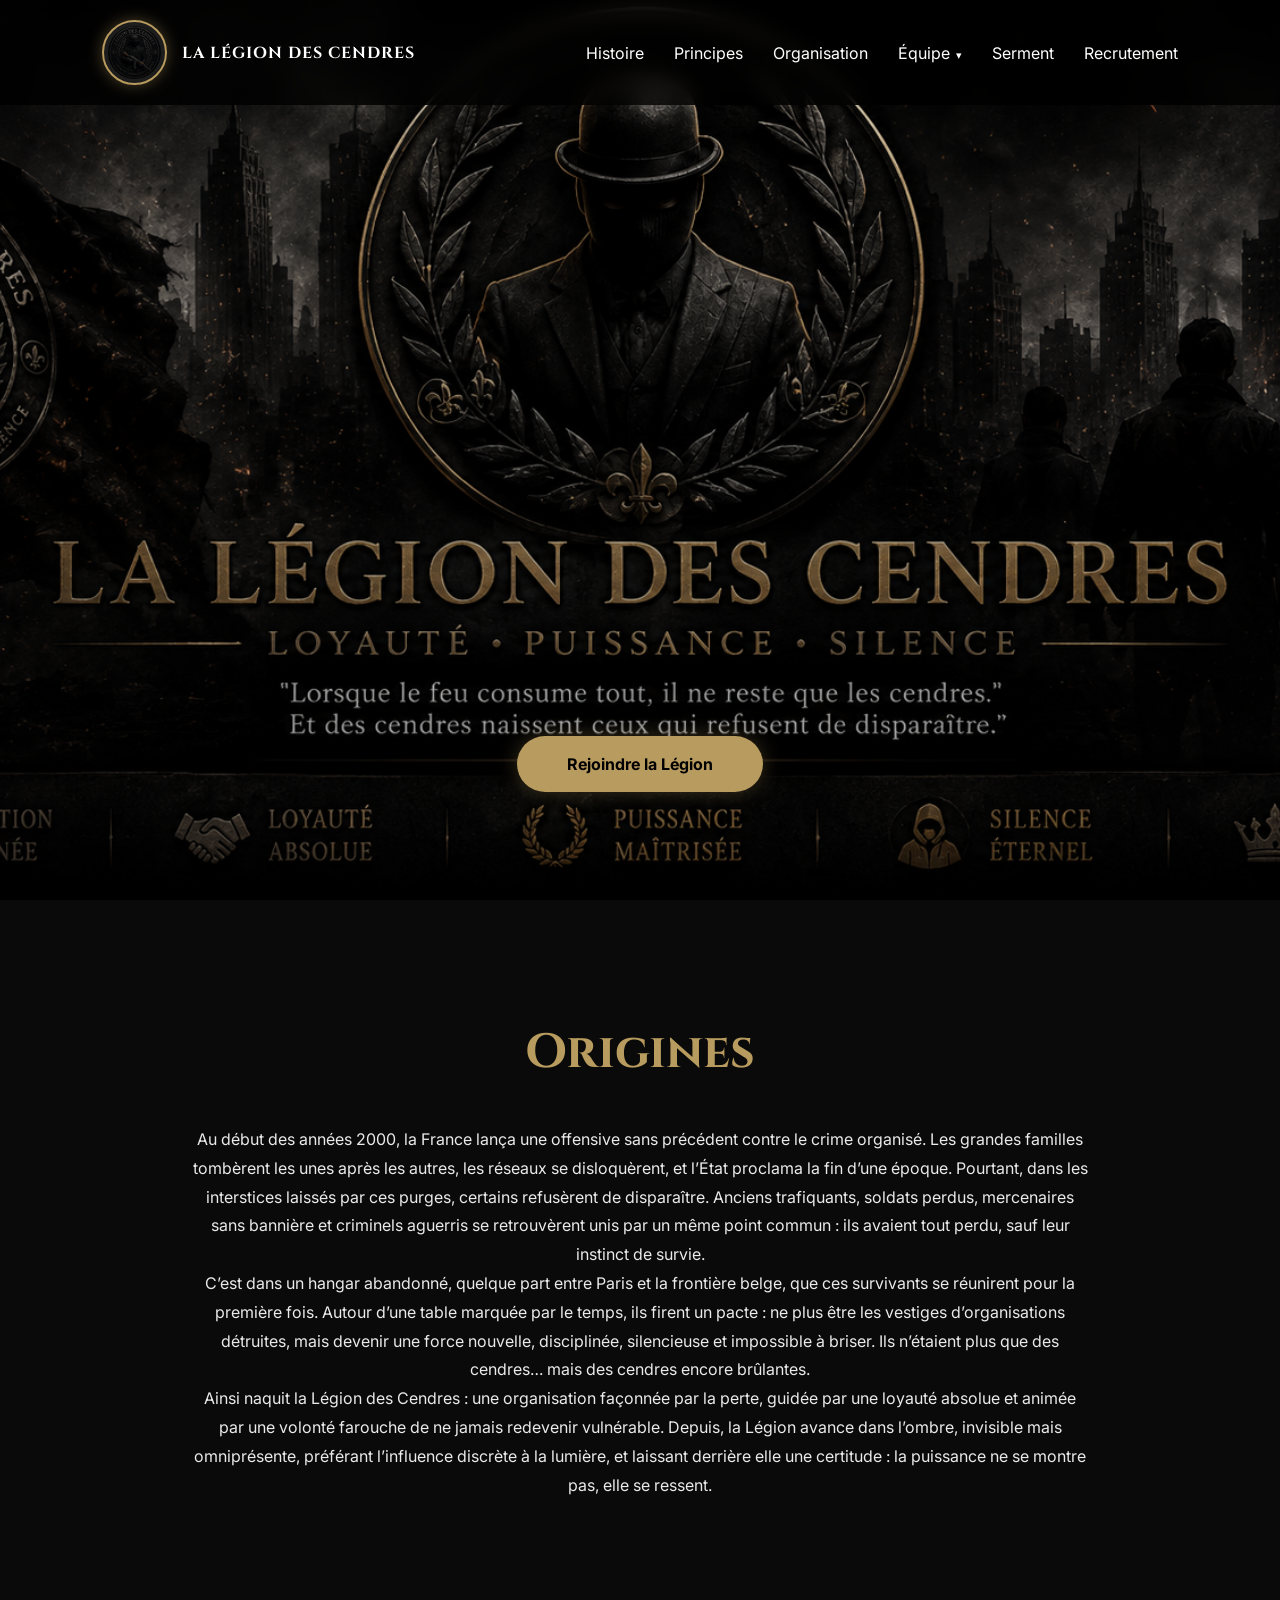
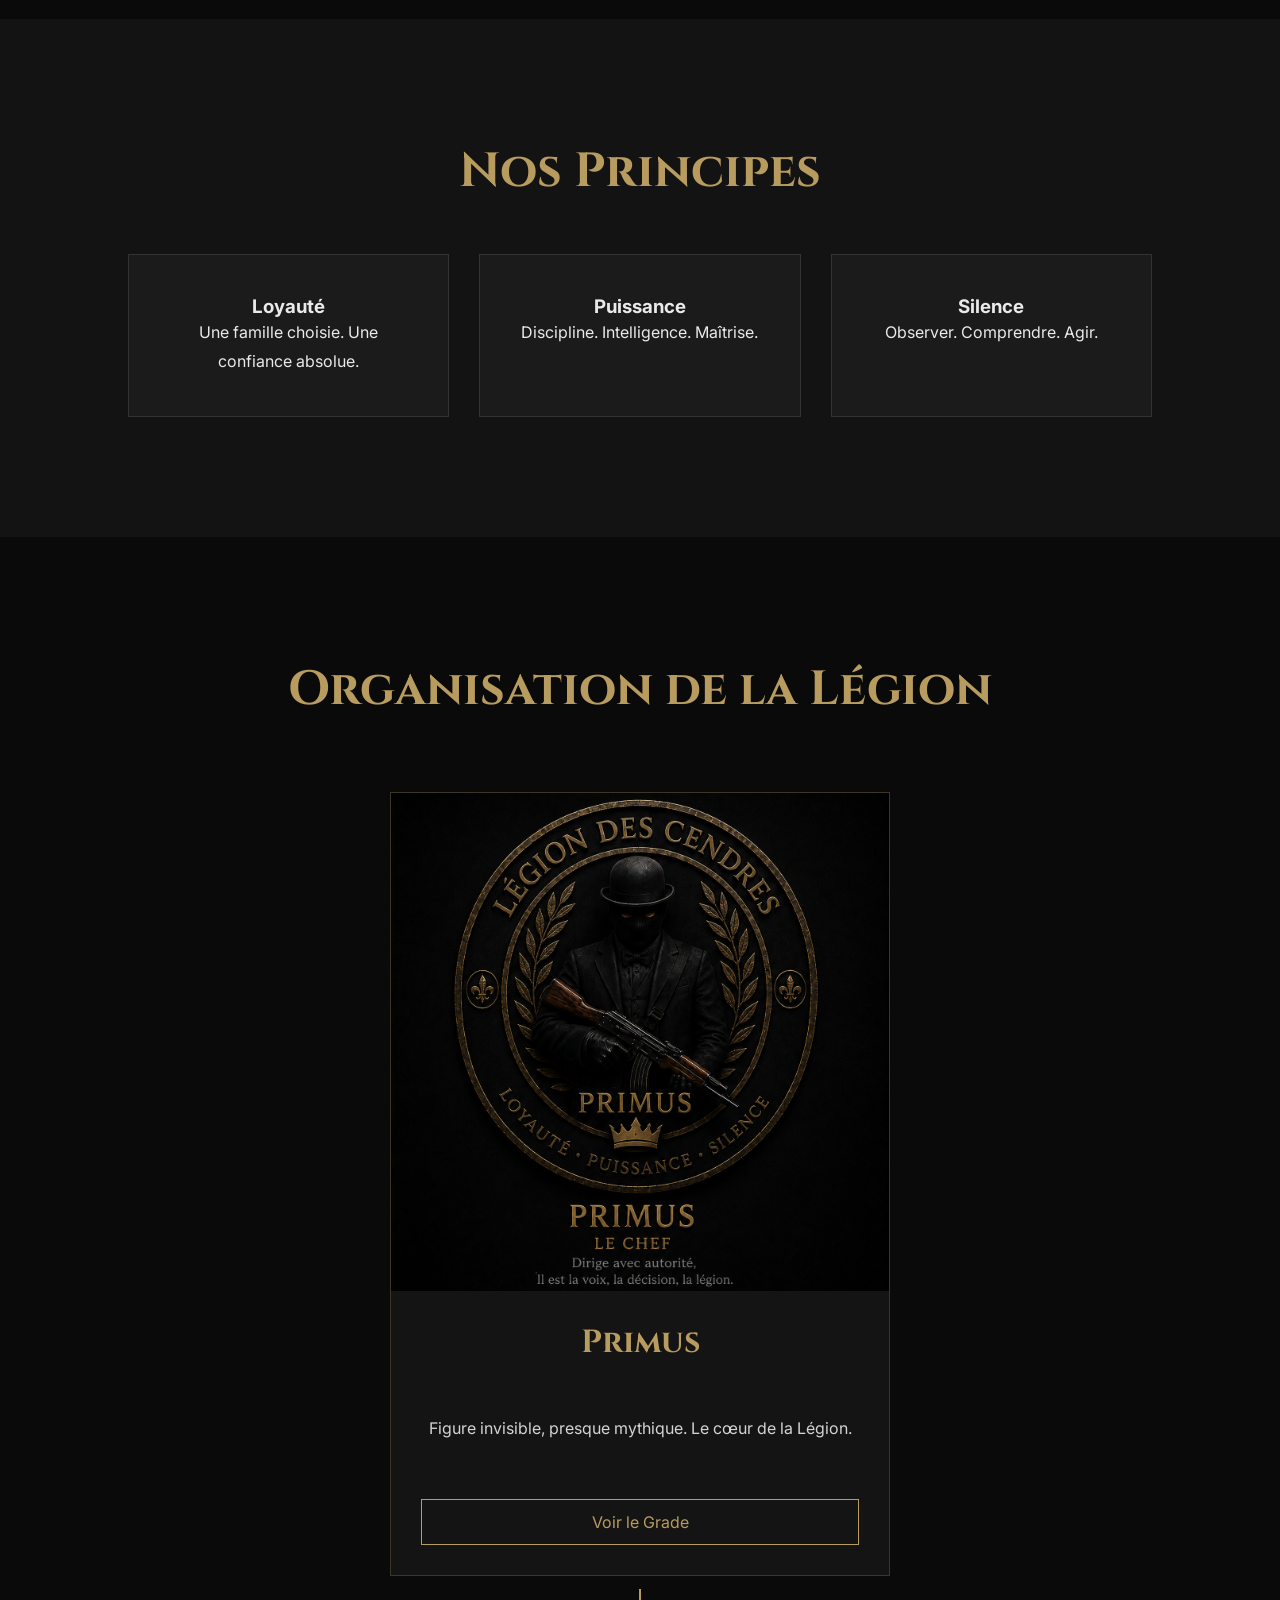
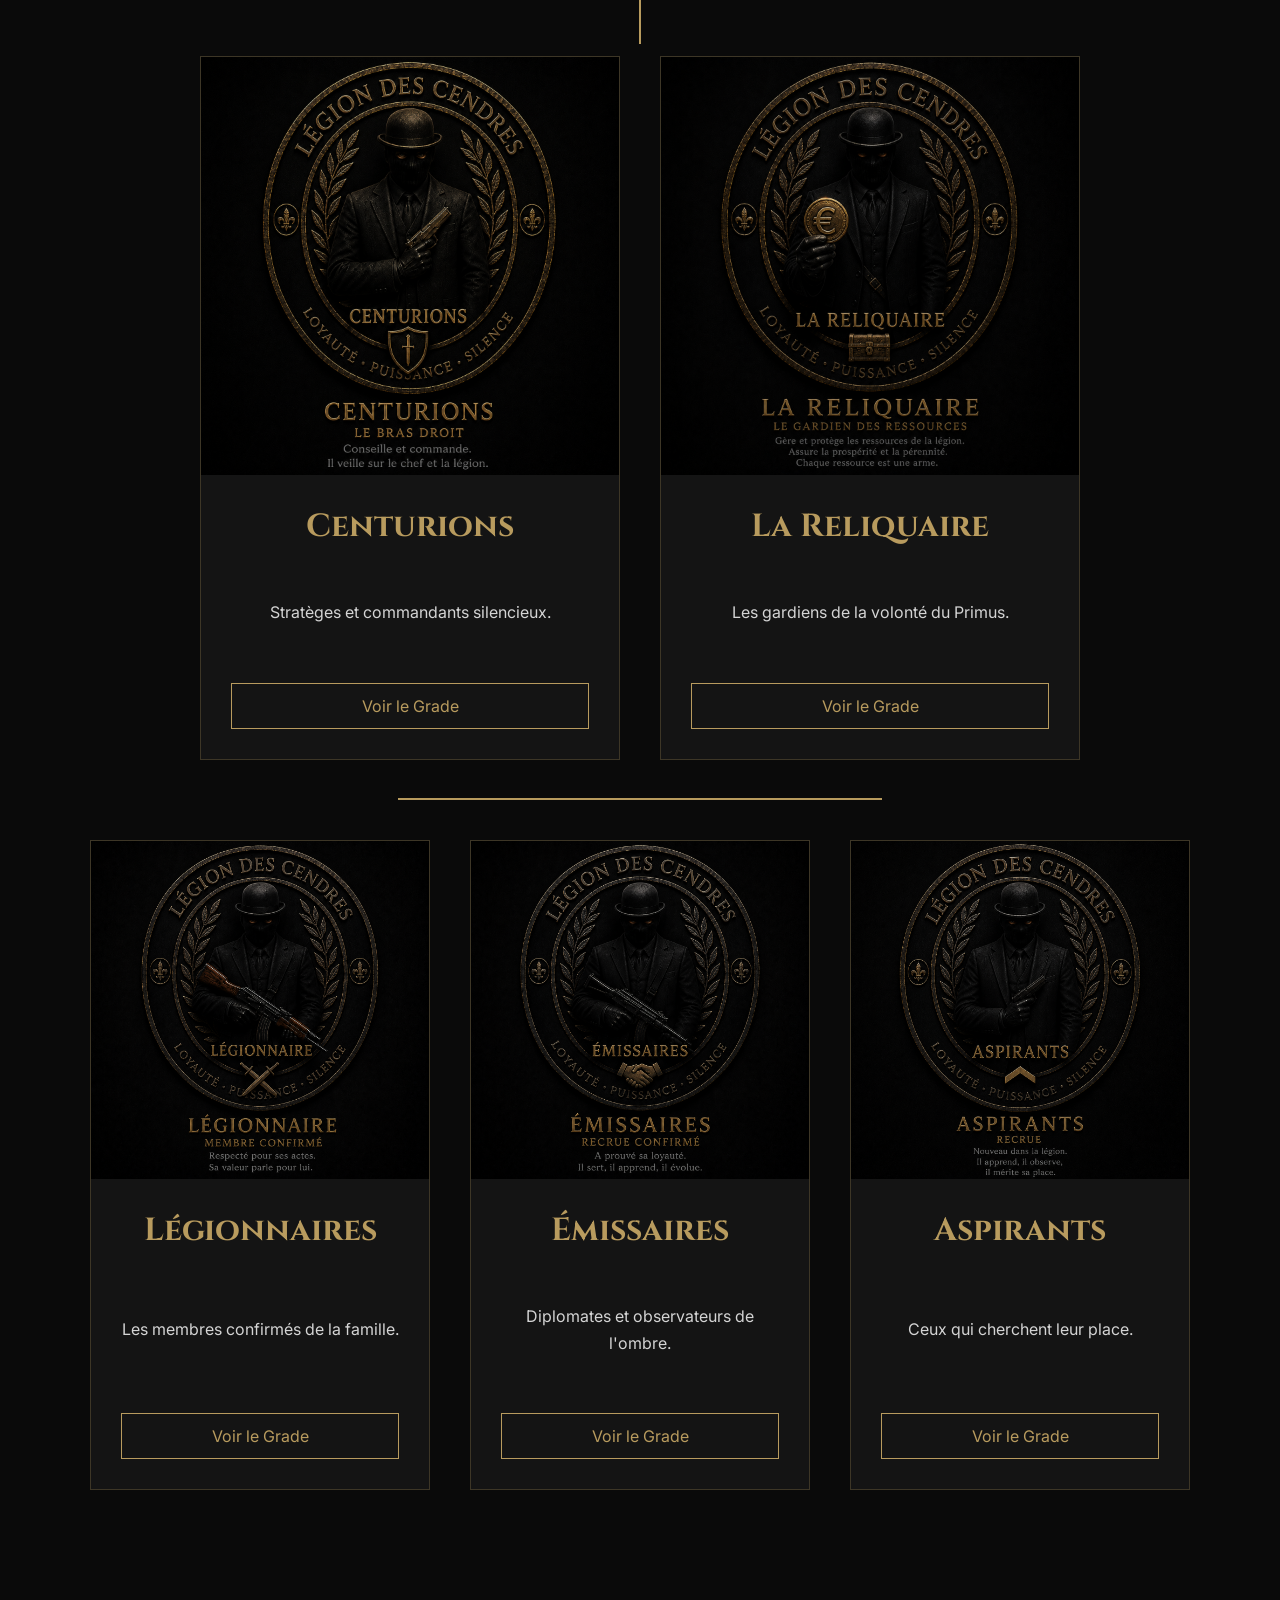
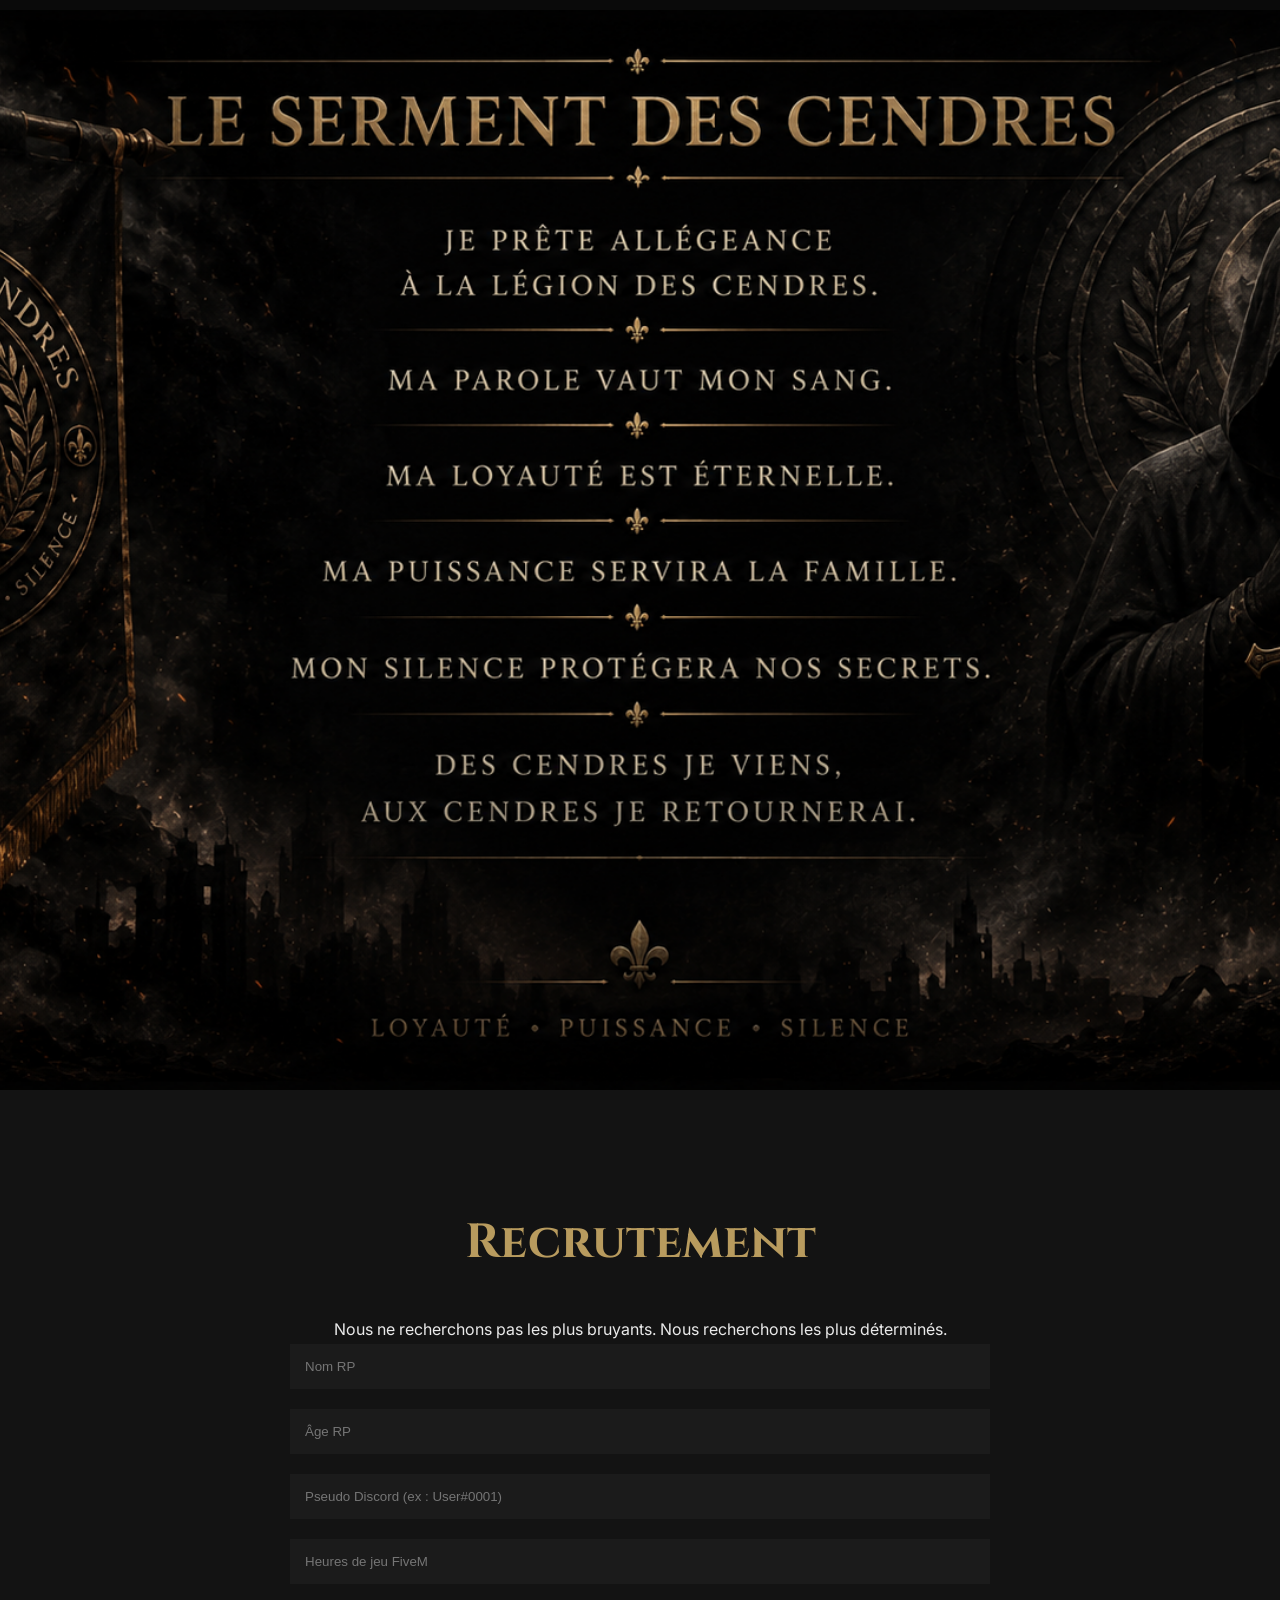
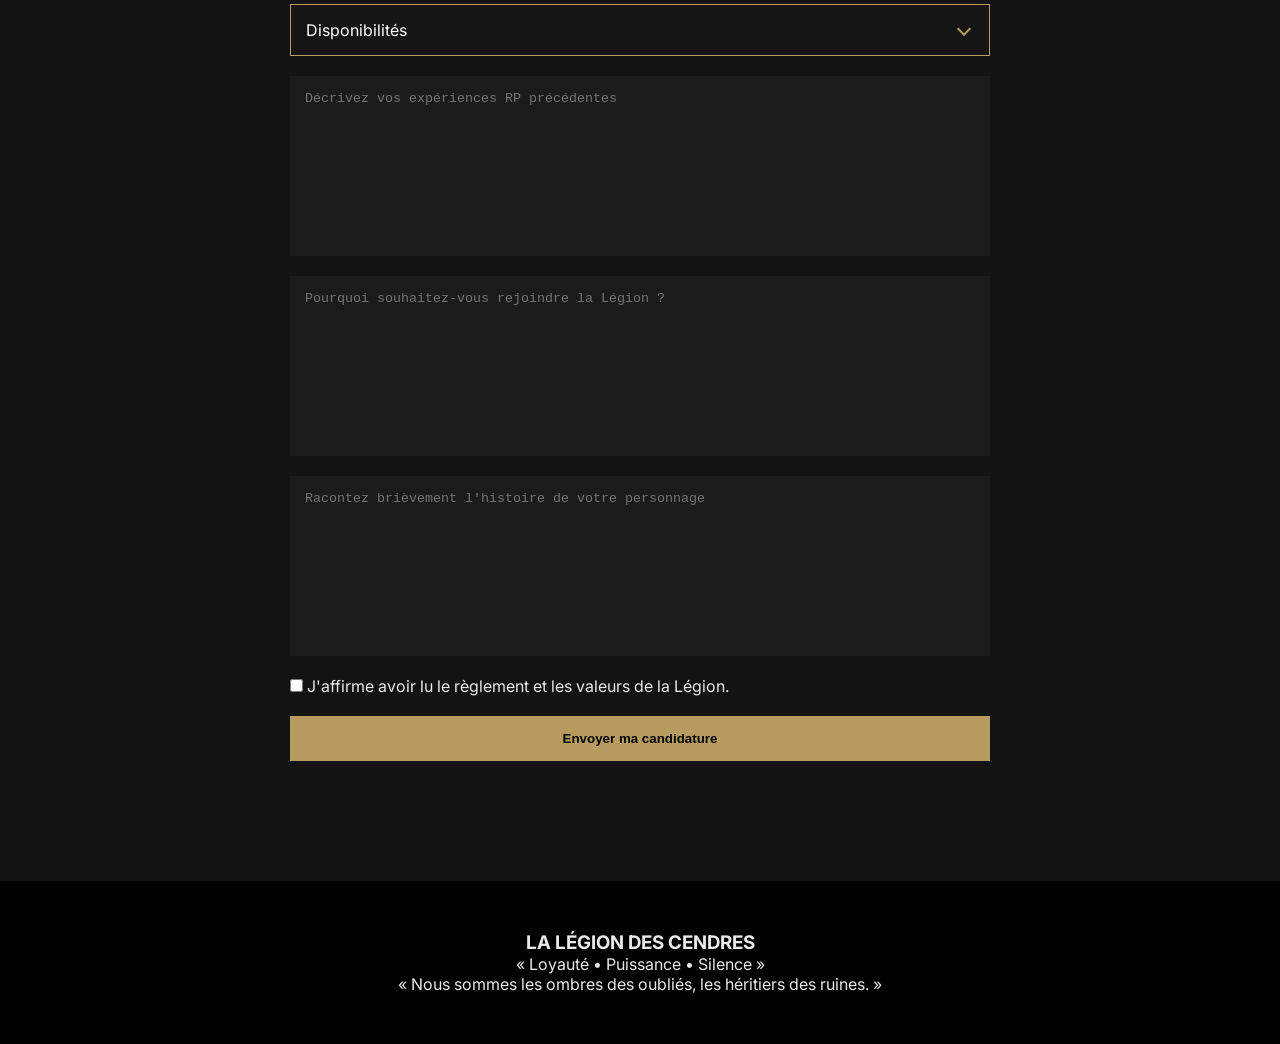
==== commit 6d088447: "Ajout des Dossiers de l'equipe" ====
--- a/index.html
+++ b/index.html
@@ -22,7 +22,6 @@
 <!-- ===================== -->
 <!-- NAVBAR -->
 <!-- ===================== -->
-
 <header>
     <nav>
         <div class="logo">
@@ -33,6 +32,12 @@
             <li><a href="#histoire">Histoire</a></li>
             <li><a href="#principes">Principes</a></li>
             <li><a href="#organisation">Organisation</a></li>
+            <li class="dropdown">
+                <a href="#">Équipe</a>
+                <ul id="equipeDropdown" class="dropdown-menu">
+                    <li class="dropdown-empty">Chargement...</li>
+                </ul>
+            </li>
             <li><a href="#serment">Serment</a></li>
             <li><a href="#recrutement">Recrutement</a></li>
         </ul>
@@ -42,7 +47,6 @@
 <!-- ===================== -->
 <!-- HERO -->
 <!-- ===================== -->
-
 <section class="hero">
     <a href="#recrutement" class="btn hero-btn">
         Rejoindre la Légion
@@ -52,7 +56,6 @@
 <!-- ===================== -->
 <!-- HISTOIRE -->
 <!-- ===================== -->
-
 <section id="histoire" class="section reveal">
     <h2>Origines</h2>
     <p>
@@ -69,7 +72,6 @@
 <!-- ===================== -->
 <!-- PRINCIPES -->
 <!-- ===================== -->
-
 <section id="principes" class="section dark reveal">
     <h2>Nos Principes</h2>
     <div class="cards">
@@ -103,7 +105,6 @@
 <!-- ===================== -->
 <!-- ORGANISATION -->
 <!-- ===================== -->
-
 <section id="organisation" class="section reveal">
     <h2>Organisation de la Légion</h2>
     <div class="hierarchy">
@@ -124,7 +125,7 @@
                 </div>
             </div>
         </div>
-        <!-- CENTURIONS + CONSEILLERS -->
+        <!-- CENTURIONS + RELIQUAIRE -->
         <div class="level level-2">
             <div class="grade-card">
                 <img src="./assets/img/grades/centurion.png" alt="Centurions">
@@ -202,13 +203,11 @@
 <!-- ===================== -->
 <!-- SERMENT -->
 <!-- ===================== -->
-
 <section id="serment" class="serment reveal"></section>
 
 <!-- ===================== -->
 <!-- RECRUTEMENT -->
 <!-- ===================== -->
-
 <section id="recrutement" class="section dark reveal">
     <h2>Recrutement</h2>
     <p>
@@ -253,7 +252,6 @@
 <!-- ===================== -->
 <!-- FOOTER -->
 <!-- ===================== -->
-
 <footer>
     <h3>LA LÉGION DES CENDRES</h3>
     <p>
@@ -266,6 +264,7 @@
 </footer>
 
 <script src="script.js"></script>
+<script src="equipe.js"></script>
 
 </body>
 </html>
--- a/style.css
+++ b/style.css
@@ -460,6 +460,148 @@
     color:#b89b5e;
 }
 
+/* ========================= */
+/* DROPDOWN ÉQUIPE */
+/* ========================= */
+
+.dropdown{
+    position:relative;
+}
+
+.dropdown > a::after{
+    content:"▾";
+    margin-left:6px;
+    font-size:.7rem;
+}
+
+.dropdown-menu{
+    position:absolute;
+    top:calc(100% + 20px);
+    left:50%;
+    transform:translateX(-50%);
+
+    background:#111;
+    border:1px solid #b89b5e;
+
+    list-style:none;
+    min-width:220px;
+    max-height:320px;
+    overflow-y:auto;
+
+    padding:10px 0;
+
+    opacity:0;
+    visibility:hidden;
+    transition:.25s;
+
+    z-index:1001;
+}
+
+.dropdown.open .dropdown-menu{
+    opacity:1;
+    visibility:visible;
+}
+
+.dropdown-menu li a{
+    display:block;
+    padding:12px 22px;
+    white-space:nowrap;
+    color:#eaeaea;
+    font-size:.95rem;
+}
+
+.dropdown-menu li a:hover{
+    background:#b89b5e;
+    color:#000;
+}
+
+.dropdown-empty{
+    padding:12px 22px;
+    color:#777;
+    font-size:.85rem;
+}
+
+/* ========================= */
+/* FICHE MEMBRE (equipe/<id>) */
+/* ========================= */
+
+.fiche-page{
+    background:#0a0a0a;
+}
+
+.fiche-header{
+    display:flex;
+    justify-content:space-between;
+    align-items:center;
+    padding:20px 8%;
+    background:rgba(0,0,0,.8);
+    backdrop-filter:blur(10px);
+}
+
+.fiche-header .logo{
+    display:flex;
+    align-items:center;
+    gap:15px;
+    text-decoration:none;
+}
+
+.fiche-retour{
+    padding:12px 28px;
+    font-size:.9rem;
+}
+
+.fiche-membre{
+    min-height:100vh;
+    display:flex;
+    align-items:center;
+    justify-content:center;
+    padding:140px 6% 80px;
+}
+
+.fiche-loading{
+    color:#777;
+}
+
+.fiche-card{
+    display:flex;
+    gap:50px;
+    max-width:900px;
+    width:100%;
+    background:#141414;
+    border:1px solid rgba(184,155,94,.25);
+    padding:50px;
+}
+
+.fiche-card img{
+    width:280px;
+    height:280px;
+    object-fit:cover;
+    border:2px solid #b89b5e;
+    border-radius:50%;
+    flex-shrink:0;
+}
+
+.fiche-content h2{
+    font-family:'Cinzel',serif;
+    color:#b89b5e;
+    font-size:2.2rem;
+    margin-bottom:10px;
+}
+
+.fiche-grade{
+    color:#b89b5e;
+    text-transform:uppercase;
+    letter-spacing:1px;
+    font-size:.85rem;
+    margin-bottom:20px;
+}
+
+.fiche-description{
+    line-height:1.8;
+    color:#d4d4d4;
+    white-space:pre-line;
+}
+
 @media(max-width:768px){
 
     nav{
@@ -505,4 +647,50 @@
         width:100%;
         max-width:450px;
     }
-}
+
+    .dropdown-menu{
+        position:static;
+        transform:none;
+        width:100%;
+        max-width:280px;
+        text-align:center;
+        border:none;
+        background:transparent;
+        max-height:none;
+        opacity:1;
+        visibility:visible;
+        display:none;
+        padding:0;
+    }
+
+    .dropdown.open .dropdown-menu{
+        display:block;
+    }
+
+    .fiche-header{
+        flex-direction:row;
+        gap:10px;
+        padding:15px 5%;
+    }
+
+    .fiche-header .logo span{
+        display:none;
+    }
+
+    .fiche-retour{
+        padding:10px 18px;
+        font-size:.8rem;
+    }
+
+    .fiche-card{
+        flex-direction:column;
+        align-items:center;
+        text-align:center;
+        padding:30px;
+    }
+
+    .fiche-card img{
+        width:200px;
+        height:200px;
+    }
+}
